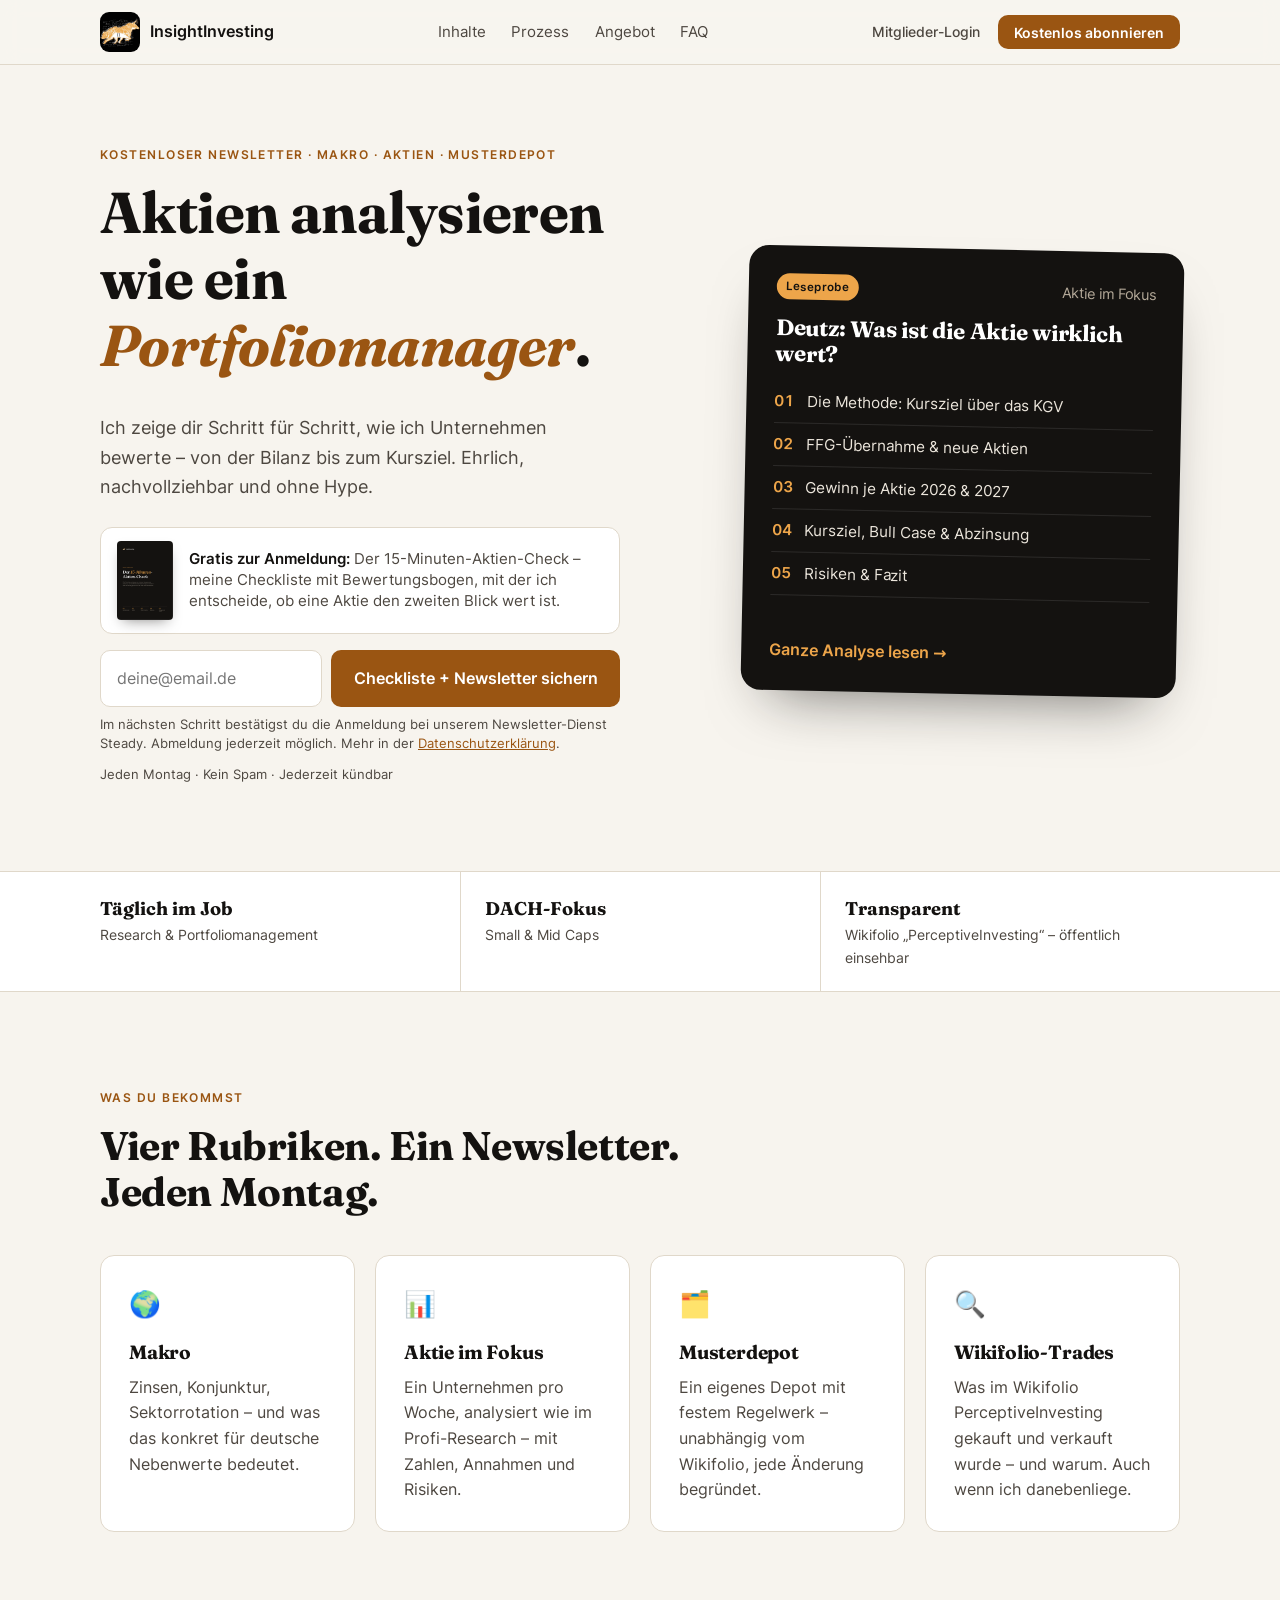
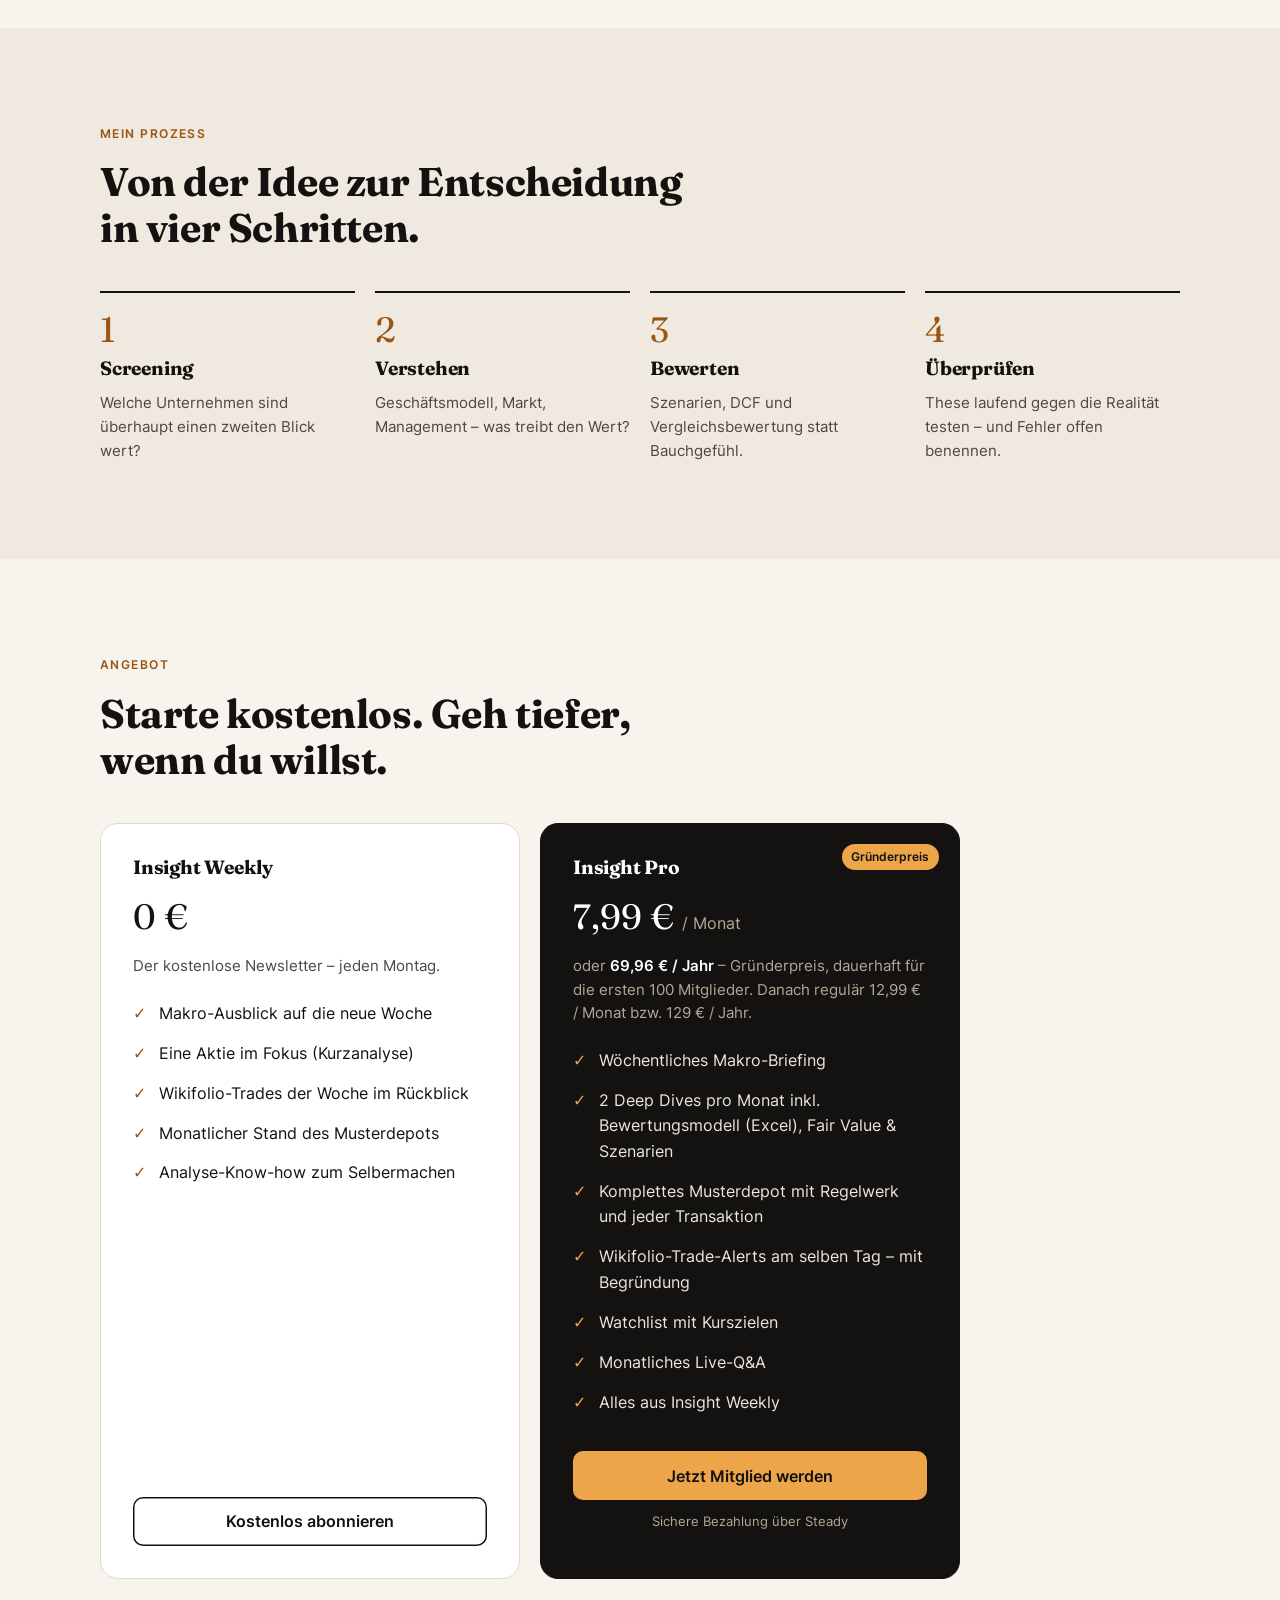
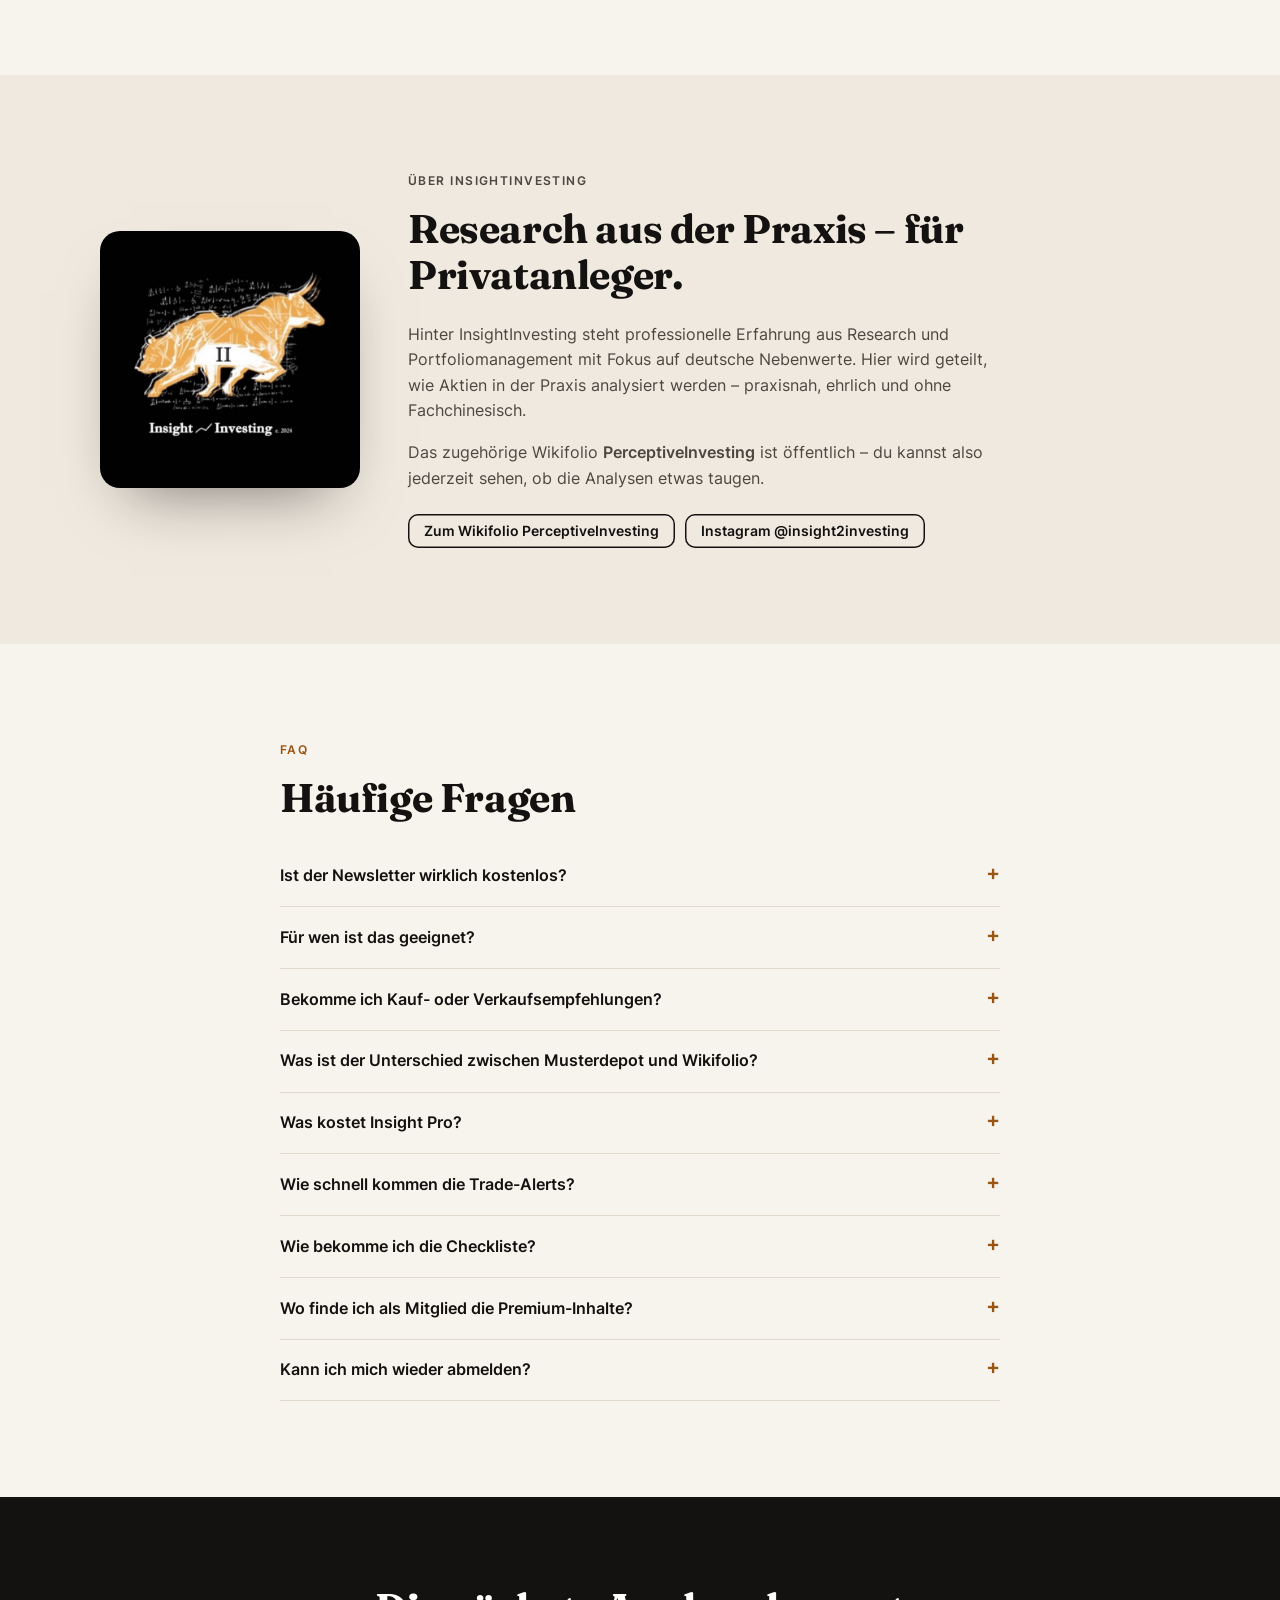
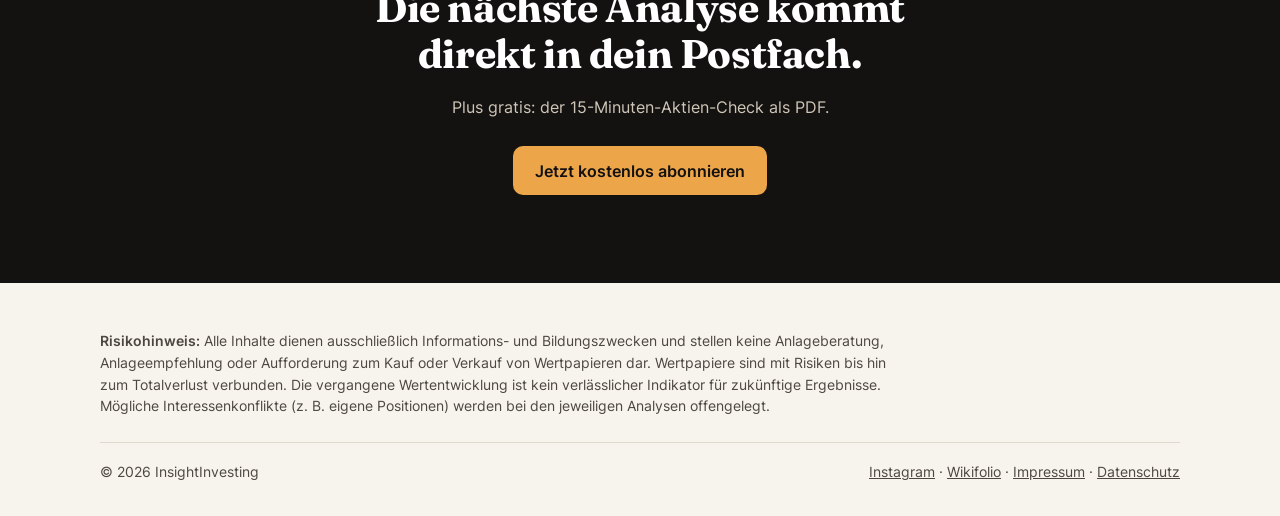
==== index.html @ 357120d1 "Landingpage" ====
<!doctype html>
<html lang="de">
<head>
<meta charset="utf-8">
<meta name="viewport" content="width=device-width, initial-scale=1">
<title>InsightInvesting – Aktienanalysen aus der Praxis</title>
<meta name="description" content="Kostenloser Newsletter mit nachvollziehbaren Aktienanalysen zu deutschen Small & Mid Caps – direkt aus der Praxis eines Portfoliomanagers.">
<meta property="og:title" content="InsightInvesting – Aktienanalysen aus der Praxis">
<meta property="og:description" content="Kostenloser Newsletter: Wie ein Profi Aktien analysiert – Schritt für Schritt.">
<meta property="og:type" content="website">
<meta property="og:image" content="https://www.perceptiveinvesting.com/img/og.jpg">
<meta property="og:url" content="https://www.perceptiveinvesting.com/">
<link rel="canonical" href="https://www.perceptiveinvesting.com/">
<link rel="icon" type="image/png" href="img/favicon.png">
<link rel="stylesheet" href="style.css">
</head>
<body>

<header class="nav">
  <div class="wrap nav-inner">
    <a href="#" class="logo"><img src="img/logo-mark.png" alt="" class="logo-mark" width="40" height="40"> InsightInvesting</a>
    <nav class="nav-links">
      <a href="#inhalte">Inhalte</a>
      <a href="#prozess">Prozess</a>
      <a href="#preise">Angebot</a>
      <a href="#faq">FAQ</a>
    </nav>
    <div class="nav-actions">
      <!-- Mitglieder-Login: führt zum Login der Steady-Publikation -->
      <a href="https://steady.page/de/log_in?publication=insight2investing" class="nav-login" target="_blank" rel="noopener">Mitglieder-Login</a>
      <a href="#anmelden" class="btn btn-small">Kostenlos abonnieren</a>
    </div>
  </div>
</header>

<main>
  <!-- HERO -->
  <section class="hero" id="anmelden">
    <div class="wrap hero-grid">
      <div>
        <p class="eyebrow">Kostenloser Newsletter · Makro · Aktien · Musterdepot</p>
        <h1>Aktien analysieren <span class="nowrap">wie ein</span> <em>Portfoliomanager</em>.</h1>
        <p class="lead">Ich zeige dir Schritt für Schritt, wie ich Unternehmen bewerte – von der Bilanz bis zum Kursziel. Ehrlich, nachvollziehbar und ohne Hype.</p>

        <!-- LEAD-MAGNET: PDF liegt unter downloads/ und wird über die Willkommensmail von Steady verschickt -->
        <div class="gift">
          <img src="img/checkliste-cover.png" alt="" width="64" height="90" class="gift-cover">
          <p><strong>Gratis zur Anmeldung:</strong> Der 15-Minuten-Aktien-Check – meine Checkliste mit Bewertungsbogen, mit der ich entscheide, ob eine Aktie den zweiten Blick wert ist.</p>
        </div>

        <!-- NEWSLETTER-FORMULAR: leitet mit vorausgefüllter E-Mail zur Steady-Anmeldung
             (Insight2Investing). Bestätigung + Double-Opt-in erfolgen bei Steady. -->
        <form class="signup" action="https://steady.page/de/insight2investing/newsletter/sign_up" method="get">
          <label class="sr-only" for="email">E-Mail-Adresse</label>
          <input id="email" type="email" name="email" placeholder="deine@email.de" required autocomplete="email">
          <button type="submit" class="btn">Checkliste + Newsletter sichern</button>
          <p class="consent">Im nächsten Schritt bestätigst du die Anmeldung bei unserem Newsletter-Dienst Steady. Abmeldung jederzeit möglich. Mehr in der <a href="datenschutz.html">Datenschutzerklärung</a>.</p>
        </form>
        <p class="micro">Jeden Montag · Kein Spam · Jederzeit kündbar</p>
      </div>

      <aside class="hero-card" aria-label="Leseprobe aus dem Newsletter">
        <div class="card-head">
          <span class="tag">Leseprobe</span>
          <span class="muted">Aktie im Fokus</span>
        </div>
        <h3>Deutz: Was ist die Aktie wirklich wert?</h3>
        <ul class="checklist">
          <li><span>01</span> Die Methode: Kursziel über das KGV</li>
          <li><span>02</span> FFG-Übernahme &amp; neue Aktien</li>
          <li><span>03</span> Gewinn je Aktie 2026 &amp; 2027</li>
          <li><span>04</span> Kursziel, Bull Case &amp; Abzinsung</li>
          <li><span>05</span> Risiken &amp; Fazit</li>
        </ul>
        <a href="leseprobe.html" class="card-link">Ganze Analyse lesen →</a>
      </aside>
    </div>
  </section>

  <!-- PROOF STRIP -->
  <section class="strip">
    <div class="wrap strip-inner">
      <div><strong>Täglich im Job</strong><span>Research &amp; Portfoliomanagement</span></div>
      <div><strong>DACH-Fokus</strong><span>Small &amp; Mid Caps</span></div>
      <div><strong>Transparent</strong><span>Wikifolio „PerceptiveInvesting“ – öffentlich einsehbar</span></div>
    </div>
  </section>

  <!-- WAS DU BEKOMMST -->
  <section class="section" id="inhalte">
    <div class="wrap">
      <p class="eyebrow">Was du bekommst</p>
      <h2>Vier Rubriken. Ein Newsletter. Jeden Montag.</h2>
      <div class="grid-4">
        <article class="feature">
          <div class="icon">🌍</div>
          <h3>Makro</h3>
          <p>Zinsen, Konjunktur, Sektorrotation – und was das konkret für deutsche Nebenwerte bedeutet.</p>
        </article>
        <article class="feature">
          <div class="icon">📊</div>
          <h3>Aktie im Fokus</h3>
          <p>Ein Unternehmen pro Woche, analysiert wie im Profi-Research – mit Zahlen, Annahmen und Risiken.</p>
        </article>
        <article class="feature">
          <div class="icon">🗂️</div>
          <h3>Musterdepot</h3>
          <p>Ein eigenes Depot mit festem Regelwerk – unabhängig vom Wikifolio, jede Änderung begründet.</p>
        </article>
        <article class="feature">
          <div class="icon">🔍</div>
          <h3>Wikifolio-Trades</h3>
          <p>Was im Wikifolio PerceptiveInvesting gekauft und verkauft wurde – und warum. Auch wenn ich danebenliege.</p>
        </article>
      </div>
    </div>
  </section>

  <!-- PROZESS -->
  <section class="section alt" id="prozess">
    <div class="wrap">
      <p class="eyebrow">Mein Prozess</p>
      <h2>Von der Idee zur Entscheidung in vier Schritten.</h2>
      <ol class="steps">
        <li><span class="num">1</span><h3>Screening</h3><p>Welche Unternehmen sind überhaupt einen zweiten Blick wert?</p></li>
        <li><span class="num">2</span><h3>Verstehen</h3><p>Geschäftsmodell, Markt, Management – was treibt den Wert?</p></li>
        <li><span class="num">3</span><h3>Bewerten</h3><p>Szenarien, DCF und Vergleichsbewertung statt Bauchgefühl.</p></li>
        <li><span class="num">4</span><h3>Überprüfen</h3><p>These laufend gegen die Realität testen – und Fehler offen benennen.</p></li>
      </ol>
    </div>
  </section>

  <!-- ANGEBOT / FUNNEL -->
  <section class="section" id="preise">
    <div class="wrap">
      <p class="eyebrow">Angebot</p>
      <h2>Starte kostenlos. Geh tiefer, wenn du willst.</h2>
      <div class="pricing">
        <div class="plan">
          <h3>Insight Weekly</h3>
          <p class="price">0 €</p>
          <p class="plan-sub">Der kostenlose Newsletter – jeden Montag.</p>
          <ul>
            <li>Makro-Ausblick auf die neue Woche</li>
            <li>Eine Aktie im Fokus (Kurzanalyse)</li>
            <li>Wikifolio-Trades der Woche im Rückblick</li>
            <li>Monatlicher Stand des Musterdepots</li>
            <li>Analyse-Know-how zum Selbermachen</li>
          </ul>
          <a href="#anmelden" class="btn btn-outline">Kostenlos abonnieren</a>
        </div>
        <div class="plan plan-featured">
          <span class="badge">Gründerpreis</span>
          <h3>Insight Pro</h3>
          <p class="price">7,99 € <span class="price-unit">/ Monat</span></p>
          <p class="plan-sub">oder <strong>69,96 € / Jahr</strong> – Gründerpreis, dauerhaft für die ersten 100 Mitglieder. Danach regulär 12,99 € / Monat bzw. 129 € / Jahr.</p>
          <ul>
            <li>Wöchentliches Makro-Briefing</li>
            <li>2 Deep Dives pro Monat inkl. Bewertungsmodell (Excel), Fair Value &amp; Szenarien</li>
            <li>Komplettes Musterdepot mit Regelwerk und jeder Transaktion</li>
            <li>Wikifolio-Trade-Alerts am selben Tag – mit Begründung</li>
            <li>Watchlist mit Kurszielen</li>
            <li>Monatliches Live-Q&amp;A</li>
            <li>Alles aus Insight Weekly</li>
          </ul>
          <a href="https://steady.page/de/plans/c7dfd9db-f340-4fb5-8647-b45d4585ee23" class="btn" target="_blank" rel="noopener">Jetzt Mitglied werden</a>
          <p class="micro">Sichere Bezahlung über Steady</p>
        </div>
      </div>
    </div>
  </section>

  <!-- ÜBER MICH -->
  <section class="section alt">
    <div class="wrap about">
      <img src="img/logo.jpg" alt="InsightInvesting Logo – Bulle und Bär" class="avatar" width="640" height="632">
      <div>
        <p class="eyebrow">Über InsightInvesting</p>
        <h2>Research aus der Praxis – für Privatanleger.</h2>
        <p>Hinter InsightInvesting steht professionelle Erfahrung aus Research und Portfoliomanagement mit Fokus auf deutsche Nebenwerte. Hier wird geteilt, wie Aktien in der Praxis analysiert werden – praxisnah, ehrlich und ohne Fachchinesisch.</p>
        <p>Das zugehörige Wikifolio <strong>PerceptiveInvesting</strong> ist öffentlich – du kannst also jederzeit sehen, ob die Analysen etwas taugen.</p>
        <div class="links">
          <!-- Wikifolio PerceptiveInvesting -->
          <a href="https://www.wikifolio.com/de/de/w/wfinsighti" target="_blank" rel="noopener" class="btn btn-outline btn-small">Zum Wikifolio PerceptiveInvesting</a>
          <a href="https://www.instagram.com/insight2investing/" target="_blank" rel="noopener" class="btn btn-outline btn-small">Instagram @insight2investing</a>
        </div>
      </div>
    </div>
  </section>

  <!-- FAQ -->
  <section class="section" id="faq">
    <div class="wrap narrow">
      <p class="eyebrow">FAQ</p>
      <h2>Häufige Fragen</h2>
      <details>
        <summary>Ist der Newsletter wirklich kostenlos?</summary>
        <p>Ja. Insight Weekly bleibt kostenlos. Wer tiefer einsteigen will, kann später optional Insight Pro buchen.</p>
      </details>
      <details>
        <summary>Für wen ist das geeignet?</summary>
        <p>Für alle, die verstehen wollen, wie Aktienbewertung in der Praxis funktioniert – Grundkenntnisse helfen, sind aber keine Voraussetzung.</p>
      </details>
      <details>
        <summary>Bekomme ich Kauf- oder Verkaufsempfehlungen?</summary>
        <p>Nein. Die Inhalte dienen der Information und Bildung und sind keine Anlageberatung. Jede Anlageentscheidung triffst du selbst.</p>
      </details>
      <details>
        <summary>Was ist der Unterschied zwischen Musterdepot und Wikifolio?</summary>
        <p>Das Wikifolio PerceptiveInvesting ist öffentlich auf wikifolio.com handelbar und wird aktiver gemanagt. Das Musterdepot ist davon unabhängig, folgt einem festen, langfristigen Regelwerk und dient vor allem dazu, Entscheidungen nachvollziehbar zu machen.</p>
      </details>
      <details>
        <summary>Was kostet Insight Pro?</summary>
        <p>Zum Start gilt der Gründerpreis von 7,99 € pro Monat oder 69,96 € pro Jahr – dauerhaft für die ersten 100 Mitglieder. Danach kostet Insight Pro regulär 12,99 € pro Monat bzw. 129 € pro Jahr. Monatlich kündbar.</p>
      </details>
      <details>
        <summary>Wie schnell kommen die Trade-Alerts?</summary>
        <p>Am selben Tag – immer erst nach Ausführung im Wikifolio, mit Zeitstempel und Begründung. So bleibt jeder Trade transparent und überprüfbar.</p>
      </details>
      <details>
        <summary>Wie bekomme ich die Checkliste?</summary>
        <p>Direkt nach der Bestätigung deiner Anmeldung – der Download-Link steht in der Willkommens-E-Mail.</p>
      </details>
      <details>
        <summary>Wo finde ich als Mitglied die Premium-Inhalte?</summary>
        <p>Alle Inhalte für Mitglieder liegen in deinem Bereich bei Steady. Oben rechts auf „Mitglieder-Login“ klicken und mit deiner E-Mail-Adresse anmelden.</p>
      </details>
      <details>
        <summary>Kann ich mich wieder abmelden?</summary>
        <p>Jederzeit mit einem Klick – der Abmeldelink steht in jeder E-Mail.</p>
      </details>
    </div>
  </section>

  <!-- FINAL CTA -->
  <section class="cta">
    <div class="wrap narrow center">
      <h2>Die nächste Analyse kommt direkt in dein Postfach.</h2>
      <p class="cta-sub">Plus gratis: der 15-Minuten-Aktien-Check als PDF.</p>
      <a href="#anmelden" class="btn btn-light">Jetzt kostenlos abonnieren</a>
    </div>
  </section>
</main>

<footer class="footer">
  <div class="wrap">
    <p class="disclaimer"><strong>Risikohinweis:</strong> Alle Inhalte dienen ausschließlich Informations- und Bildungszwecken und stellen keine Anlageberatung, Anlageempfehlung oder Aufforderung zum Kauf oder Verkauf von Wertpapieren dar. Wertpapiere sind mit Risiken bis hin zum Totalverlust verbunden. Die vergangene Wertentwicklung ist kein verlässlicher Indikator für zukünftige Ergebnisse. Mögliche Interessenkonflikte (z.&nbsp;B. eigene Positionen) werden bei den jeweiligen Analysen offengelegt.</p>
    <div class="footer-bottom">
      <span>© <span data-year></span> InsightInvesting</span>
      <span><a href="https://www.instagram.com/insight2investing/" target="_blank" rel="noopener">Instagram</a> · <a href="https://www.wikifolio.com/de/de/w/wfinsighti" target="_blank" rel="noopener">Wikifolio</a> · <a href="impressum.html">Impressum</a> · <a href="datenschutz.html">Datenschutz</a></span>
    </div>
  </div>
</footer>

<script>
  document.querySelector('[data-year]').textContent = new Date().getFullYear();
</script>
</body>
</html>
---- style.css ----
@font-face { font-family: "Inter"; font-style: normal; font-weight: 400; font-display: swap; src: url("fonts/inter-latin-400-normal.woff2") format("woff2"); }
@font-face { font-family: "Inter"; font-style: normal; font-weight: 500; font-display: swap; src: url("fonts/inter-latin-500-normal.woff2") format("woff2"); }
@font-face { font-family: "Inter"; font-style: normal; font-weight: 600; font-display: swap; src: url("fonts/inter-latin-600-normal.woff2") format("woff2"); }
@font-face { font-family: "Fraunces"; font-style: normal; font-weight: 100 900; font-display: swap; src: url("fonts/fraunces-latin-opsz-normal.woff2") format("woff2"); }
@font-face { font-family: "Fraunces"; font-style: italic; font-weight: 100 900; font-display: swap; src: url("fonts/fraunces-latin-opsz-italic.woff2") format("woff2"); }

:root {
  --ink: #141210;
  --ink-soft: #4d4740;
  --bg: #f7f4ee;
  --bg-alt: #efe9df;
  --card: #ffffff;
  --line: #e0d8ca;
  --accent: #9a5512;
  --accent-ink: #ffffff;
  --lime: #eda54a;
  --radius: 14px;
}

* { box-sizing: border-box; }
html { scroll-behavior: smooth; }
body {
  margin: 0;
  font-family: "Inter", system-ui, -apple-system, sans-serif;
  color: var(--ink);
  background: var(--bg);
  line-height: 1.6;
  -webkit-font-smoothing: antialiased;
}
img, svg { display: block; max-width: 100%; }
a { color: var(--accent); }
h1, h2, h3 { font-family: "Fraunces", Georgia, serif; line-height: 1.15; margin: 0 0 .6em; letter-spacing: -.01em; }
h1 { font-size: clamp(2.2rem, 5vw, 3.6rem); }
h1 em { font-style: italic; color: var(--accent); }
h2 { font-size: clamp(1.7rem, 3.4vw, 2.5rem); max-width: 22ch; }
h3 { font-size: 1.2rem; }
p { margin: 0 0 1em; }

.wrap { width: 100%; max-width: 1120px; margin: 0 auto; padding: 0 20px; }
.narrow { max-width: 760px; }
.center { text-align: center; }
.center h2 { margin-left: auto; margin-right: auto; }
.muted { color: var(--ink-soft); font-weight: 400; font-size: .9rem; }
.sr-only { position: absolute; width: 1px; height: 1px; overflow: hidden; clip: rect(0 0 0 0); }
.hp { position: absolute; left: -9999px; }

.eyebrow { text-transform: uppercase; letter-spacing: .12em; font-size: .75rem; font-weight: 600; color: var(--accent); margin-bottom: 1rem; }
.lead { font-size: 1.15rem; color: var(--ink-soft); max-width: 46ch; }
.micro { font-size: .8rem; color: var(--ink-soft); margin-top: .75rem; }

/* Buttons */
.btn {
  display: inline-block; border: 0; cursor: pointer; text-decoration: none;
  background: var(--accent); color: var(--accent-ink);
  font: 600 1rem "Inter", sans-serif; padding: .9rem 1.4rem; border-radius: 10px;
  transition: transform .15s, background .15s;
}
.btn:hover { background: #7f450c; transform: translateY(-1px); }
.btn-small { padding: .55rem 1rem; font-size: .9rem; }
.btn-outline { background: transparent; color: var(--ink); box-shadow: inset 0 0 0 1.5px var(--ink); }
.btn-outline:hover { background: var(--ink); color: #fff; }
.btn-light { background: var(--lime); color: var(--ink); }
.btn-light:hover { background: #f3b968; }

/* Nav */
.nav { position: sticky; top: 0; z-index: 10; background: rgba(247,245,239,.88); backdrop-filter: blur(10px); border-bottom: 1px solid var(--line); }
.nav-inner { display: flex; align-items: center; justify-content: space-between; height: 64px; gap: 1rem; }
.logo { display: flex; align-items: center; gap: .6rem; font-weight: 600; color: var(--ink); text-decoration: none; }
.logo-mark { width: 40px; height: 40px; border-radius: 9px; background: #010101; object-fit: cover; }
.nav-links { display: flex; gap: 1.6rem; }
.nav-links a { color: var(--ink-soft); text-decoration: none; font-size: .95rem; }
.nav-links a:hover { color: var(--ink); }

/* Hero */
.hero { padding: 80px 0 72px; }
.hero-grid { display: grid; grid-template-columns: 1.15fr .85fr; gap: 56px; align-items: center; }
.signup { display: grid; grid-template-columns: 1fr auto; gap: .6rem; margin-top: 2rem; max-width: 520px; }
.signup input[type=email] {
  font: inherit; padding: .9rem 1rem; border-radius: 10px; border: 1.5px solid var(--line); background: #fff; min-width: 0;
}
.signup input[type=email]:focus { outline: none; border-color: var(--accent); }
.consent { grid-column: 1 / -1; display: flex; gap: .55rem; align-items: flex-start; font-size: .8rem; color: var(--ink-soft); line-height: 1.45; }
.consent input { margin-top: .2rem; accent-color: var(--accent); }
.form-msg { grid-column: 1 / -1; background: #f8ead6; color: var(--accent); padding: .7rem 1rem; border-radius: 8px; margin: 0; font-weight: 500; }

.hero-card { background: var(--ink); color: #ece6dc; border-radius: 20px; padding: 28px; box-shadow: 0 30px 60px -30px rgba(20,18,16,.6); transform: rotate(1.2deg); }
.hero-card h3 { color: #fff; font-size: 1.4rem; }
.card-head { display: flex; justify-content: space-between; align-items: center; margin-bottom: 1rem; }
.card-head .muted { color: #b3a898; }
.tag { background: var(--lime); color: var(--ink); font-size: .72rem; font-weight: 600; padding: .25rem .6rem; border-radius: 99px; }
.checklist { list-style: none; padding: 0; margin: 0 0 1.2rem; }
.checklist li { display: flex; gap: .8rem; padding: .55rem 0; border-bottom: 1px solid rgba(255,255,255,.1); font-size: .95rem; }
.checklist span { color: var(--lime); font-variant-numeric: tabular-nums; font-weight: 600; }
.spark { color: var(--lime); height: 60px; }
.spark svg { width: 100%; height: 100%; }

/* Strip */
.strip { border-top: 1px solid var(--line); border-bottom: 1px solid var(--line); background: var(--card); }
.strip-inner { display: grid; grid-template-columns: repeat(3, 1fr); }
.strip-inner div { padding: 22px 0; display: flex; flex-direction: column; }
.strip-inner div + div { padding-left: 24px; border-left: 1px solid var(--line); }
.strip strong { font-family: "Fraunces", serif; font-size: 1.15rem; }
.strip span { color: var(--ink-soft); font-size: .9rem; }

/* Sections */
.section { padding: 96px 0; }
.section.alt { background: var(--bg-alt); }
.grid-3 { display: grid; grid-template-columns: repeat(3, 1fr); gap: 20px; margin-top: 2.5rem; }
.feature { background: var(--card); border: 1px solid var(--line); border-radius: var(--radius); padding: 28px; }
.feature p { color: var(--ink-soft); margin: 0; }
.icon { font-size: 1.6rem; margin-bottom: 1rem; }

.steps { list-style: none; padding: 0; margin: 2.5rem 0 0; display: grid; grid-template-columns: repeat(4, 1fr); gap: 20px; counter-reset: s; }
.steps li { border-top: 2px solid var(--ink); padding-top: 1.2rem; }
.steps p { color: var(--ink-soft); font-size: .95rem; margin: 0; }
.num { display: inline-block; font-family: "Fraunces", serif; font-size: 2.2rem; color: var(--accent); line-height: 1; margin-bottom: .6rem; }

/* Pricing */
.pricing { display: grid; grid-template-columns: 1fr 1fr; gap: 20px; margin-top: 2.5rem; max-width: 860px; }
.plan { position: relative; background: var(--card); border: 1px solid var(--line); border-radius: 18px; padding: 32px; display: flex; flex-direction: column; }
.plan ul { list-style: none; padding: 0; margin: 0 0 1.8rem; flex: 1; }
.plan li { padding: .45rem 0 .45rem 1.6rem; position: relative; }
.plan li::before { content: "✓"; position: absolute; left: 0; color: var(--accent); font-weight: 700; }
.price { font-family: "Fraunces", serif; font-size: 2.2rem; margin-bottom: 1.2rem; }
.plan .btn { text-align: center; }
.plan-featured { background: var(--ink); color: #ece6dc; border-color: var(--ink); }
.plan-featured h3, .plan-featured .price { color: #fff; }
.plan-featured li::before { color: var(--lime); }
.plan-featured .btn { background: var(--lime); color: var(--ink); }
.plan-featured .micro { color: #b3a898; text-align: center; }
.badge { position: absolute; top: 20px; right: 20px; background: var(--lime); color: var(--ink); font-size: .72rem; font-weight: 600; padding: .25rem .6rem; border-radius: 99px; }

/* About */
.about { display: grid; grid-template-columns: 260px 1fr; gap: 48px; align-items: center; }
.avatar { width: 260px; height: auto; aspect-ratio: 640 / 632; border-radius: 20px; background: #010101; box-shadow: 0 30px 60px -30px rgba(20,18,16,.55); }
.about p { color: var(--ink-soft); max-width: 60ch; }
.links { display: flex; gap: .6rem; flex-wrap: wrap; margin-top: 1.4rem; }

/* FAQ */
details { border-bottom: 1px solid var(--line); padding: 1.1rem 0; }
summary { cursor: pointer; font-weight: 600; list-style: none; display: flex; justify-content: space-between; gap: 1rem; }
summary::-webkit-details-marker { display: none; }
summary::after { content: "+"; font-size: 1.3rem; line-height: 1; color: var(--accent); }
details[open] summary::after { content: "–"; }
details p { color: var(--ink-soft); margin: .8rem 0 0; }

/* CTA */
.cta { background: var(--ink); color: #fff; padding: 88px 0; }
.cta h2 { color: #fff; }

/* Footer */
.footer { padding: 48px 0 32px; font-size: .85rem; color: var(--ink-soft); }
.disclaimer { max-width: 90ch; }
.footer-bottom { display: flex; justify-content: space-between; flex-wrap: wrap; gap: 1rem; border-top: 1px solid var(--line); padding-top: 1.2rem; margin-top: 1.5rem; }
.footer a { color: var(--ink-soft); }

/* Legal pages */
.legal { padding: 64px 0 96px; }
.legal h1 { font-size: 2.4rem; }
.legal h2 { font-size: 1.3rem; margin-top: 2rem; max-width: none; }
.legal .todo { background: #fff6d6; border: 1px dashed #d8b94a; padding: .8rem 1rem; border-radius: 8px; font-size: .9rem; }

/* Responsive */
@media (max-width: 900px) {
  .hero-grid, .pricing, .about { grid-template-columns: 1fr; }
  .grid-3 { grid-template-columns: 1fr; }
  .steps { grid-template-columns: 1fr 1fr; }
  .hero-card { transform: none; }
  .avatar { width: 180px; }
  .nav-links { display: none; }
}
@media (max-width: 560px) {
  .hero { padding: 48px 0; }
  .section { padding: 64px 0; }
  .signup { grid-template-columns: 1fr; }
  .steps { grid-template-columns: 1fr; }
  .strip-inner { grid-template-columns: 1fr; }
  .strip-inner div + div { padding-left: 0; border-left: 0; border-top: 1px solid var(--line); }
  .nav .btn-small { display: none; }
}
.nowrap { white-space: nowrap; }
.grid-4 { display: grid; grid-template-columns: repeat(4, 1fr); gap: 20px; margin-top: 2.5rem; }
.plan-sub { color: var(--ink-soft); font-size: .92rem; margin-top: -.6rem; }
.plan-featured .plan-sub { color: #b3a898; }
@media (max-width: 1000px) { .grid-4 { grid-template-columns: 1fr 1fr; } }
@media (max-width: 560px) { .grid-4 { grid-template-columns: 1fr; } }
.price-unit { font-family: "Inter", sans-serif; font-size: 1rem; font-weight: 400; color: #b3a898; }
.plan-featured .plan-sub strong { color: #fff; }
p.consent { display: block; margin: 0; }

/* Mitglieder-Login */
.nav-actions { display: flex; align-items: center; gap: 1.1rem; }
.nav-login { color: var(--ink-soft); text-decoration: none; font-size: .9rem; font-weight: 500; }
.nav-login:hover { color: var(--ink); }

/* Lead-Magnet */
.gift { display: flex; align-items: center; gap: 1rem; margin-top: 1.6rem; max-width: 520px; background: var(--card); border: 1px solid var(--line); border-radius: 12px; padding: .8rem 1rem; }
.gift p { margin: 0; font-size: .92rem; color: var(--ink-soft); line-height: 1.45; }
.gift strong { color: var(--ink); }
.gift-cover { width: 56px; height: auto; border-radius: 4px; box-shadow: 0 6px 14px -6px rgba(20,18,16,.5); flex-shrink: 0; }
.gift + .signup { margin-top: 1rem; }
.cta-sub { color: #cfc6b8; margin: -.4rem 0 1.6rem; }

/* Leseprobe-Link in der Hero-Karte */
.card-link { display: inline-block; margin-top: 1.4rem; color: var(--lime); font-weight: 600; text-decoration: none; }
.card-link:hover { text-decoration: underline; }
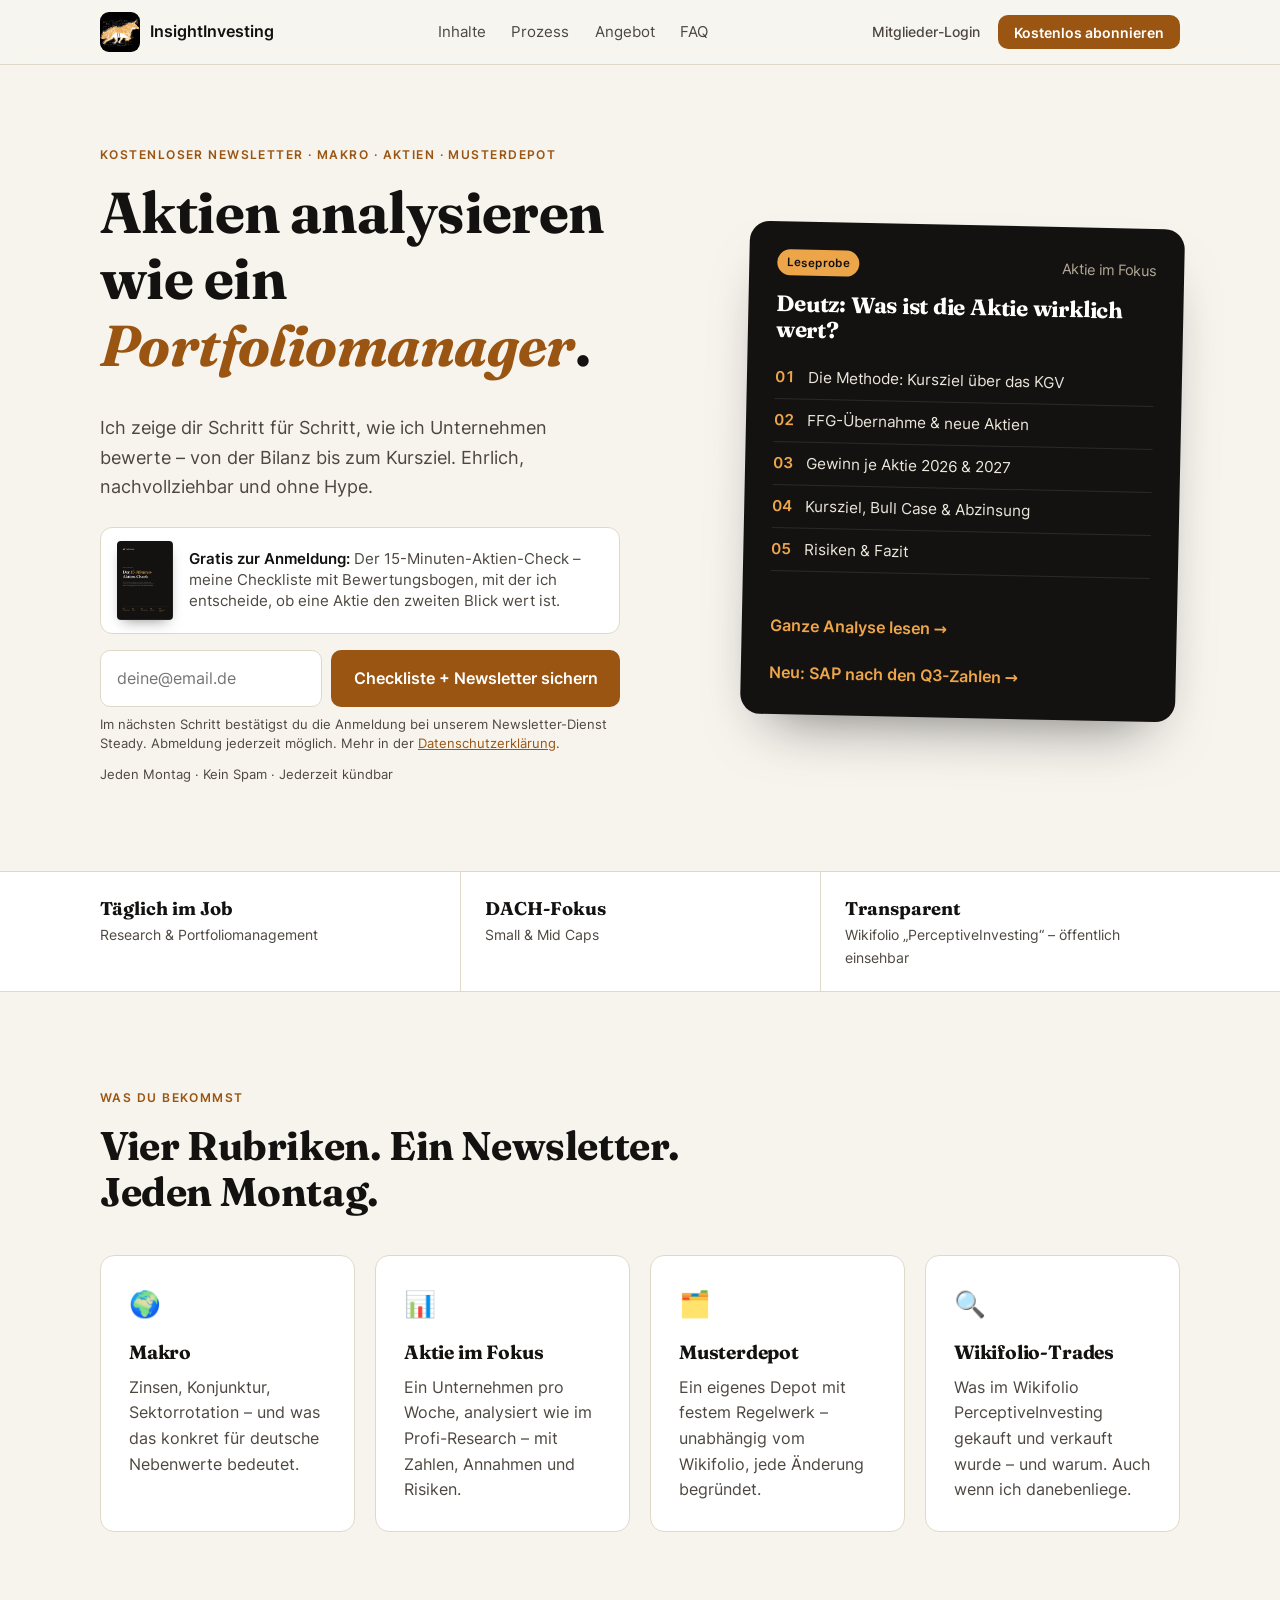
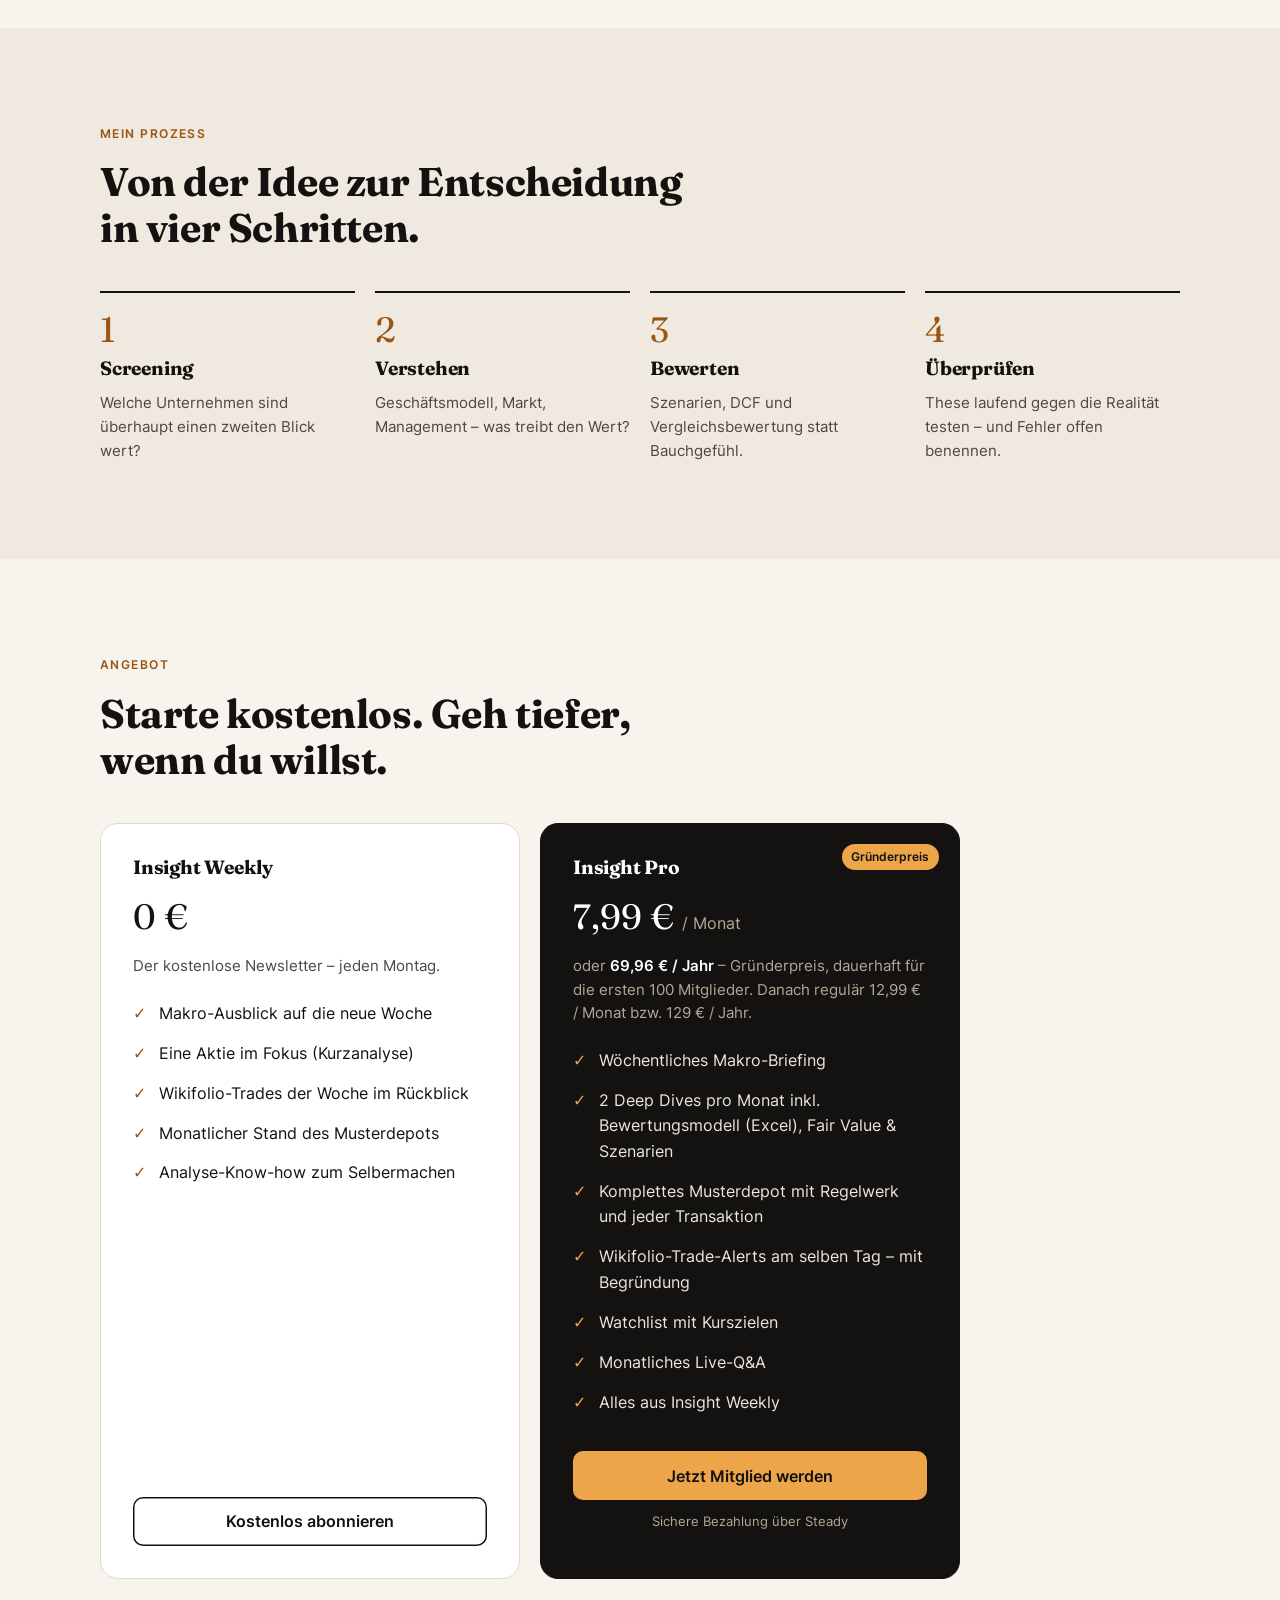
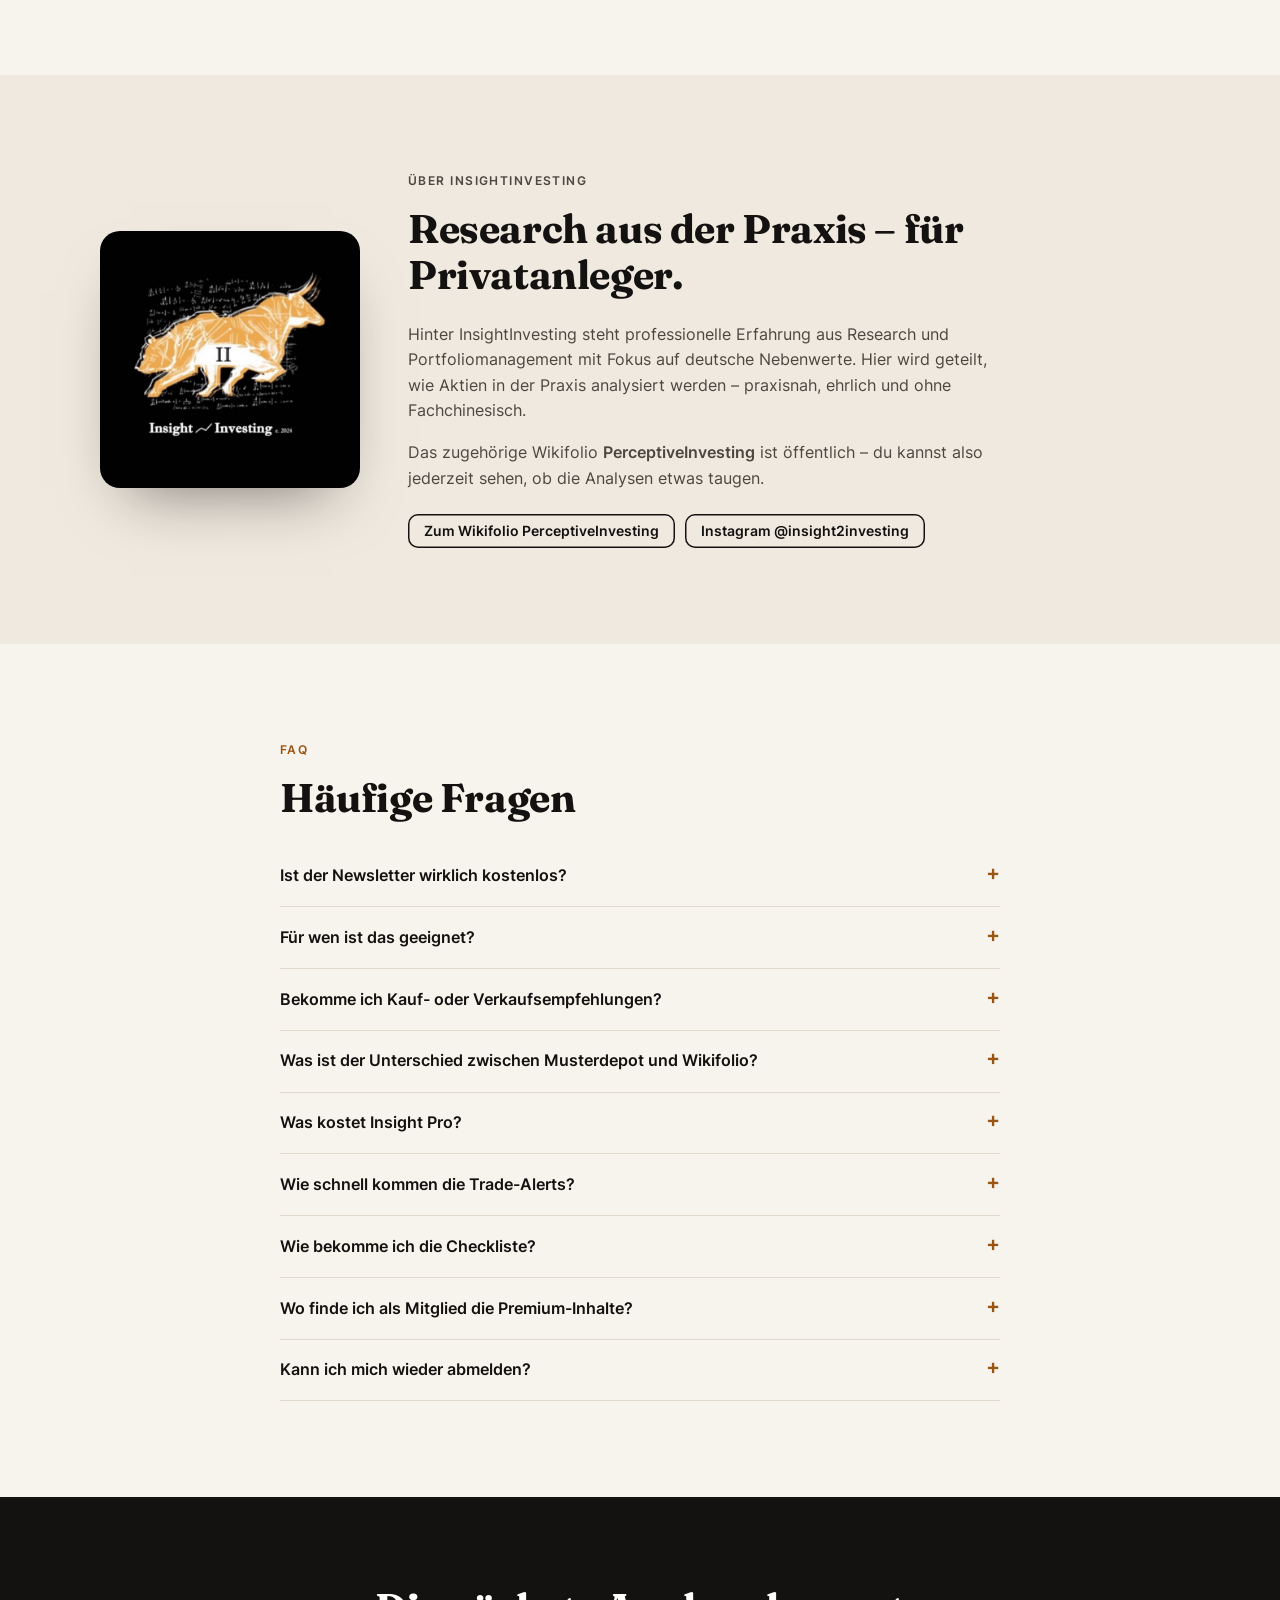
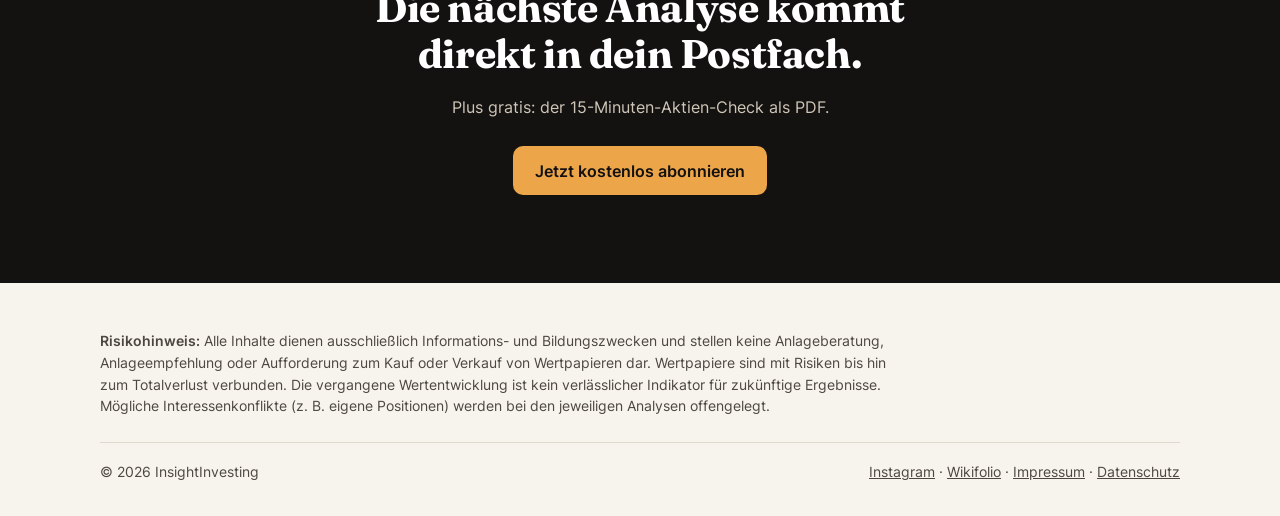
==== commit 9137f254: "Landing" ====
--- a/index.html
+++ b/index.html
@@ -73,6 +73,7 @@
           <li><span>05</span> Risiken &amp; Fazit</li>
         </ul>
         <a href="leseprobe.html" class="card-link">Ganze Analyse lesen →</a>
+        <a href="sap-q3-2026.html" class="card-link">Neu: SAP nach den Q3-Zahlen →</a>
       </aside>
     </div>
   </section>
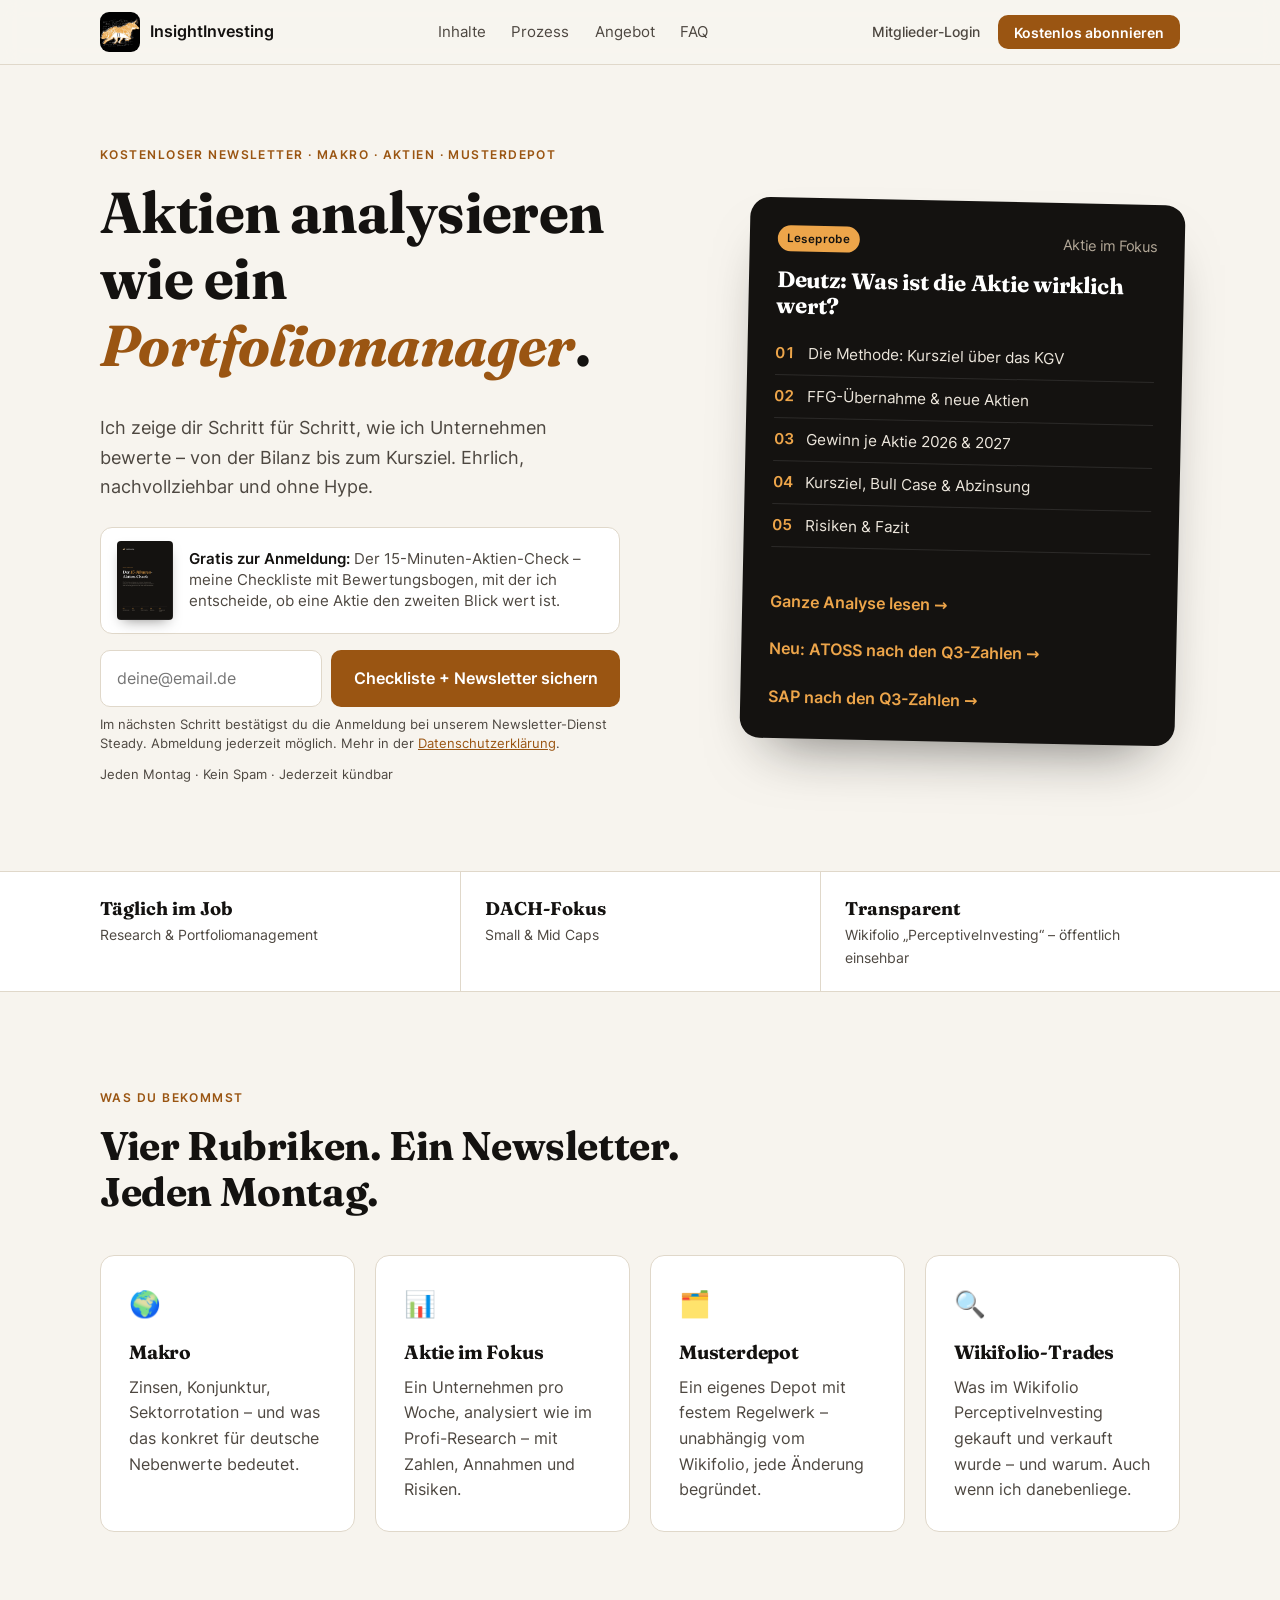
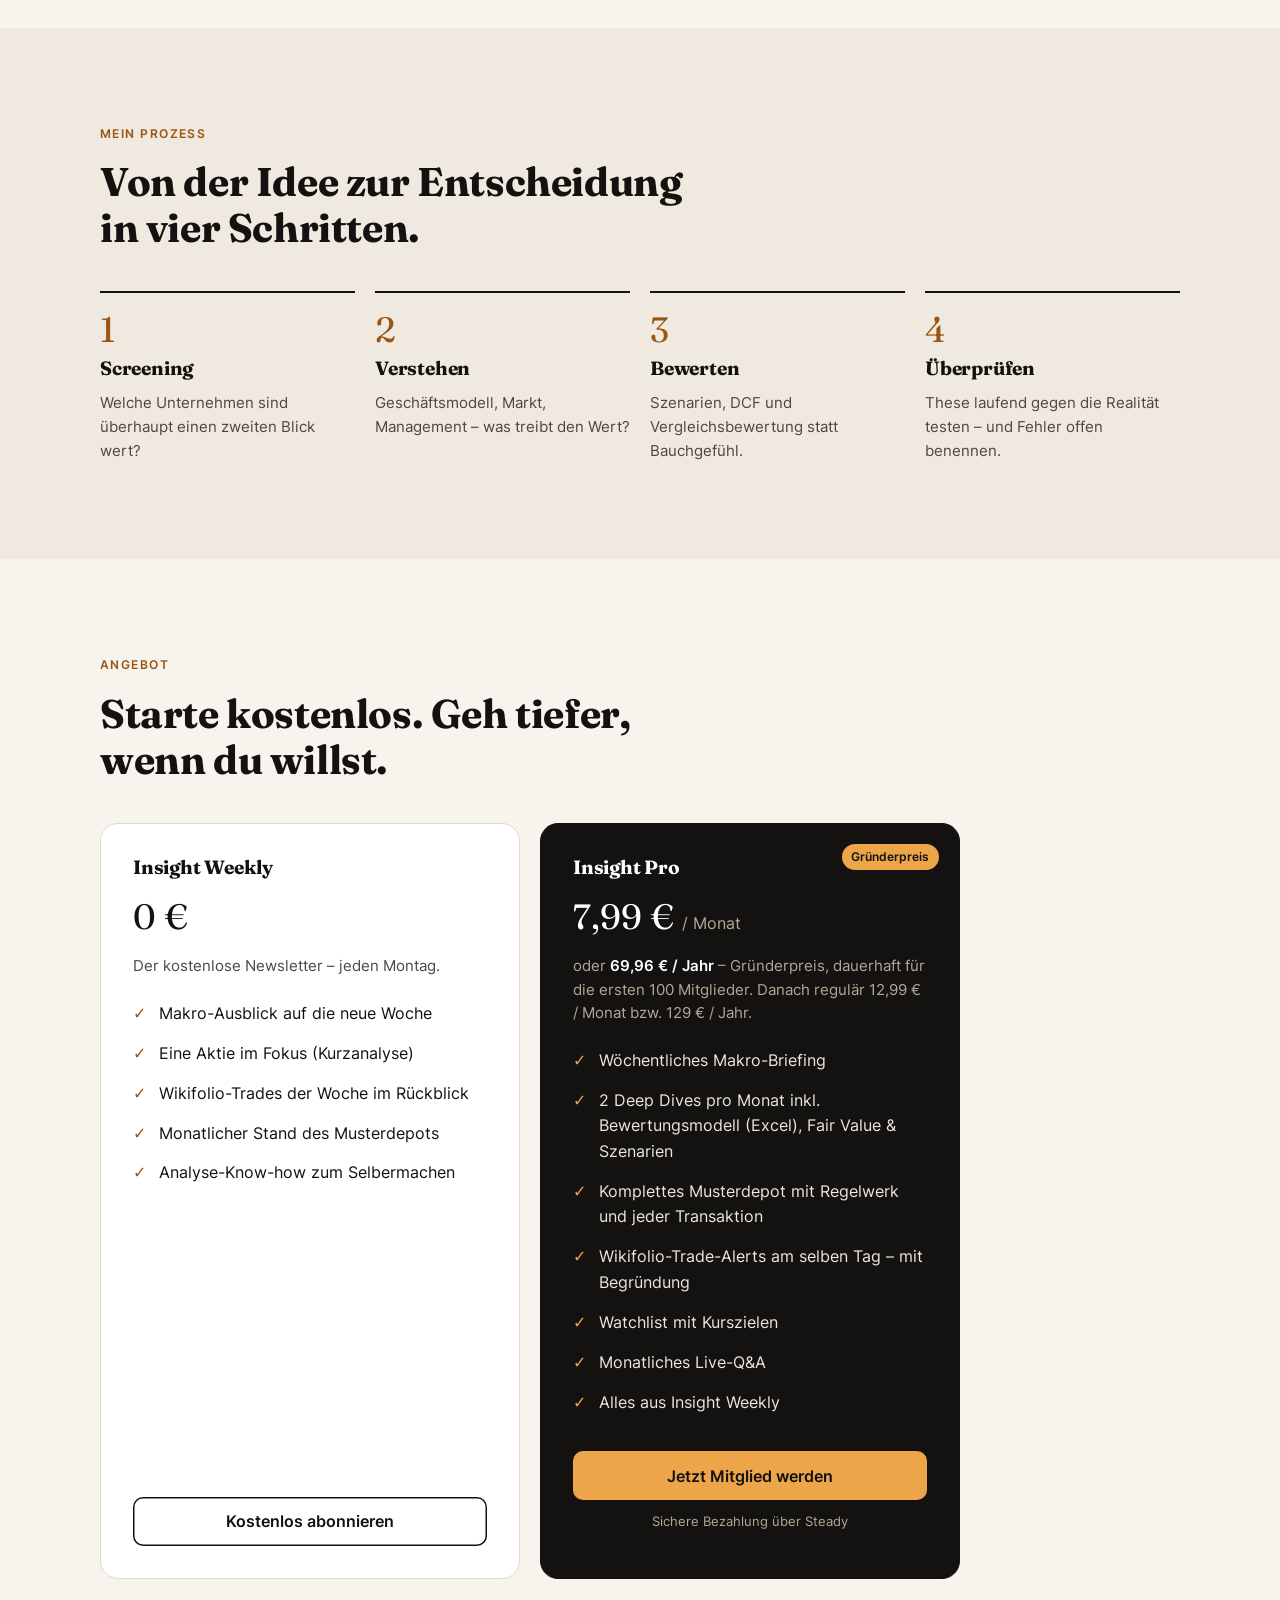
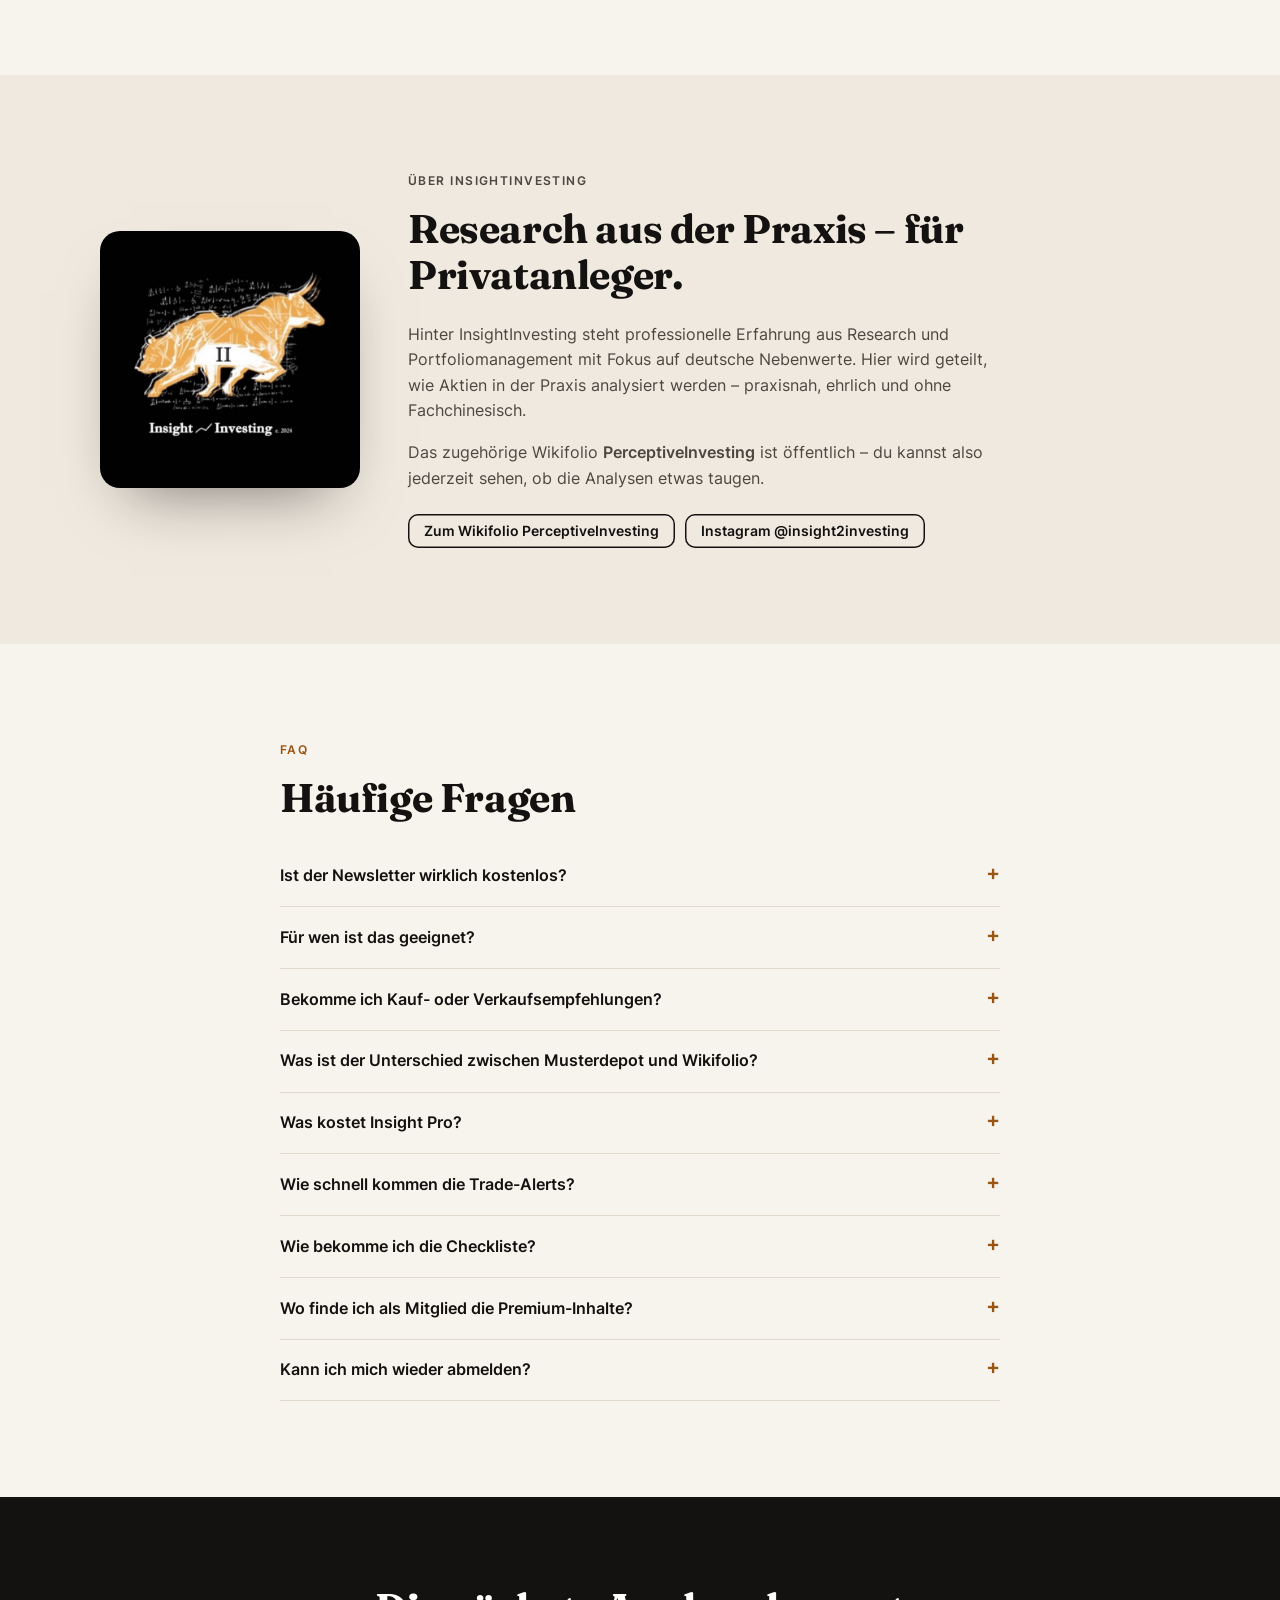
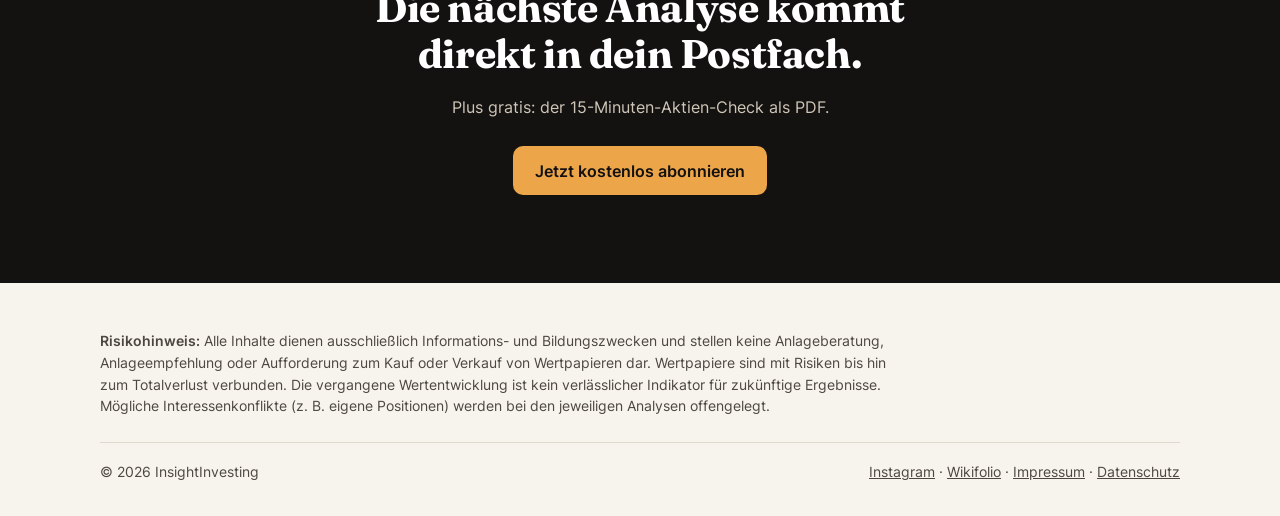
==== commit a4fa3b0d: "Landingpage" ====
--- a/index.html
+++ b/index.html
@@ -73,7 +73,8 @@
           <li><span>05</span> Risiken &amp; Fazit</li>
         </ul>
         <a href="leseprobe.html" class="card-link">Ganze Analyse lesen →</a>
-        <a href="sap-q3-2026.html" class="card-link">Neu: SAP nach den Q3-Zahlen →</a>
+        <a href="atoss-q3-2026.html" class="card-link">Neu: ATOSS nach den Q3-Zahlen →</a>
+        <a href="sap-q3-2026.html" class="card-link">SAP nach den Q3-Zahlen →</a>
       </aside>
     </div>
   </section>
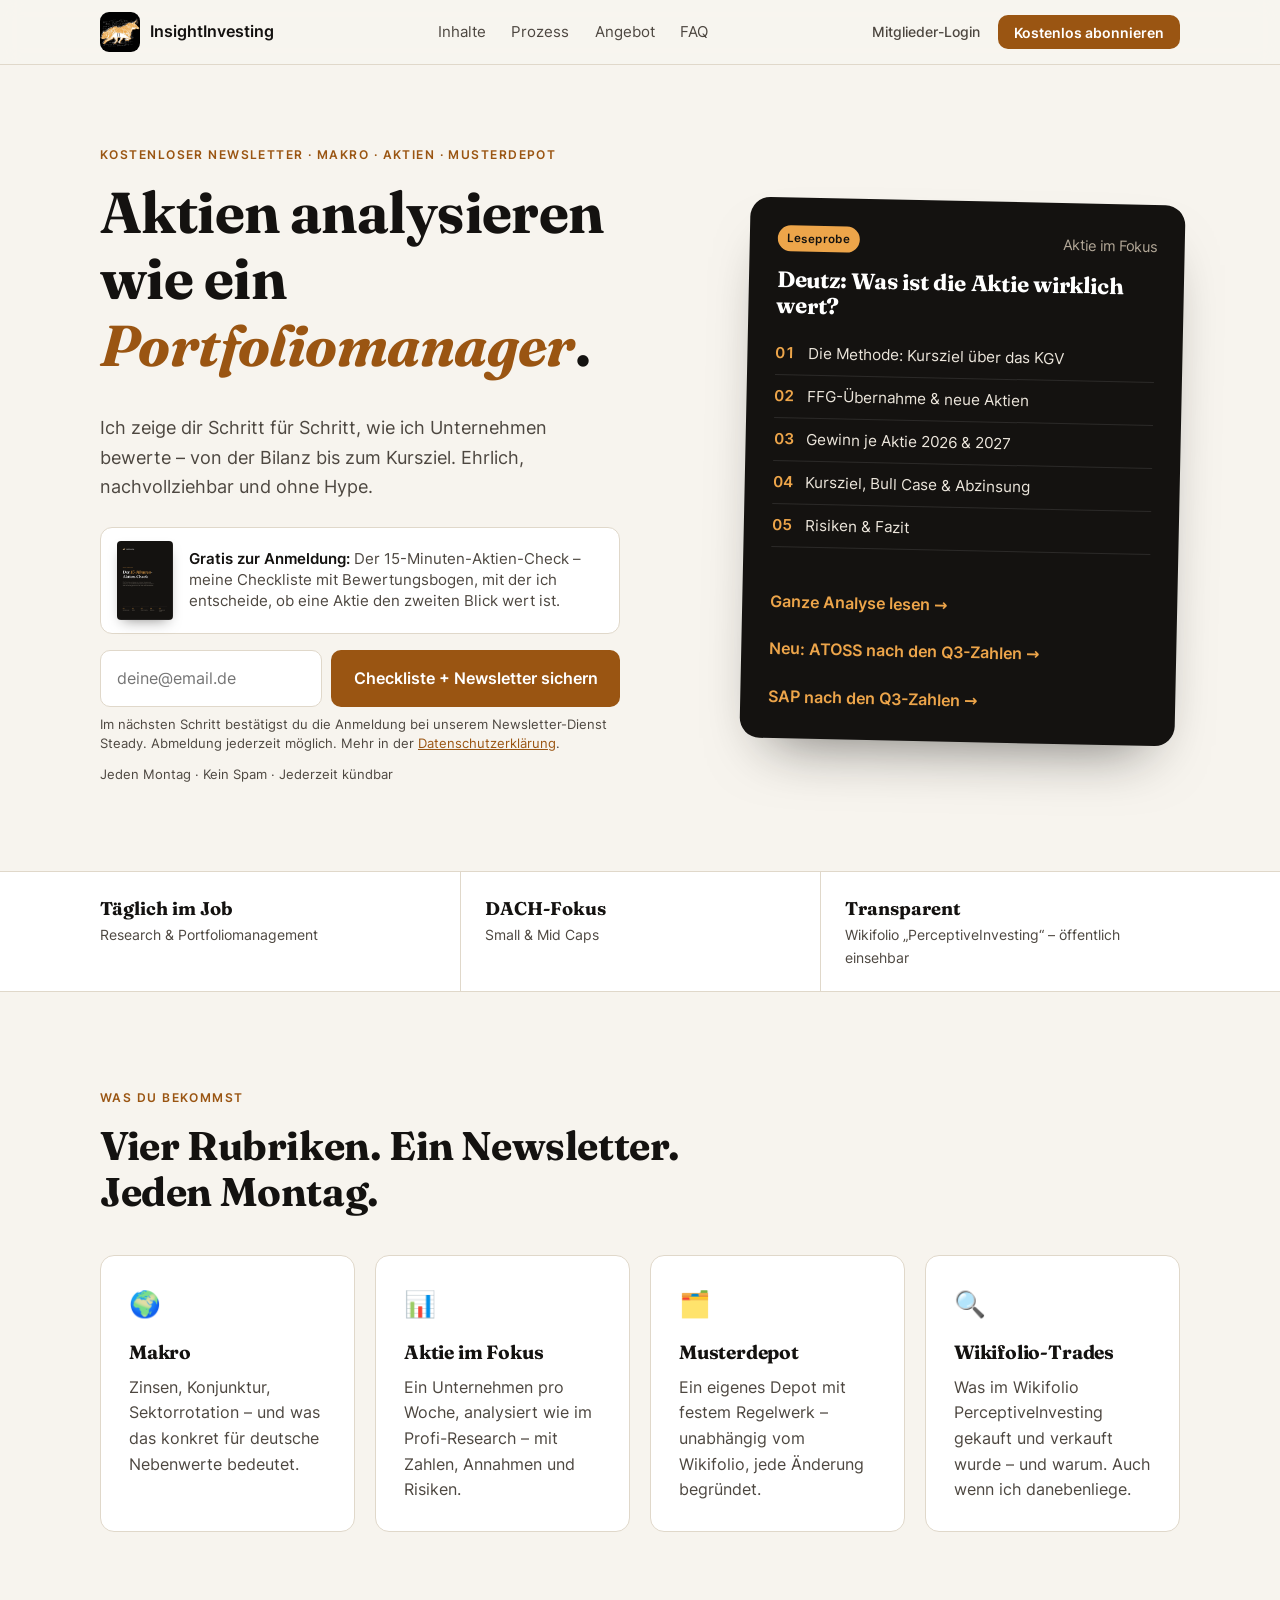
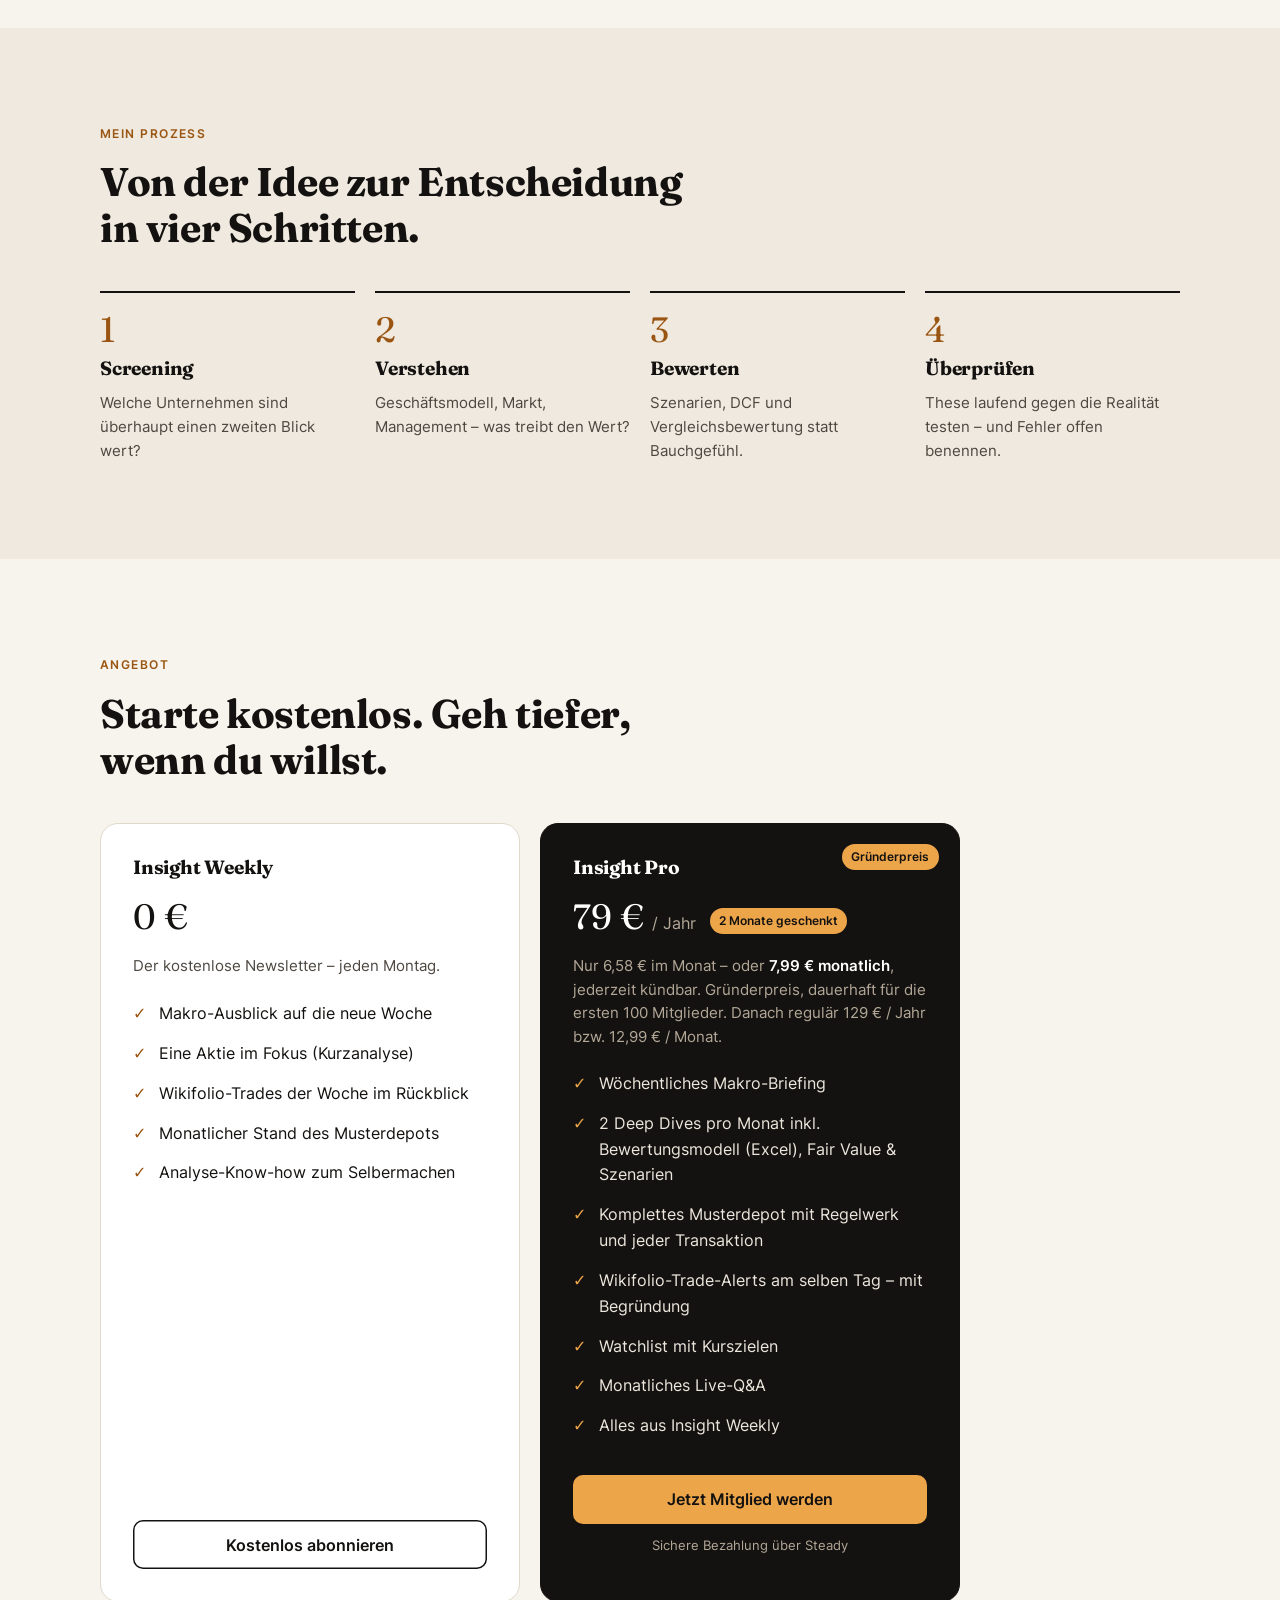
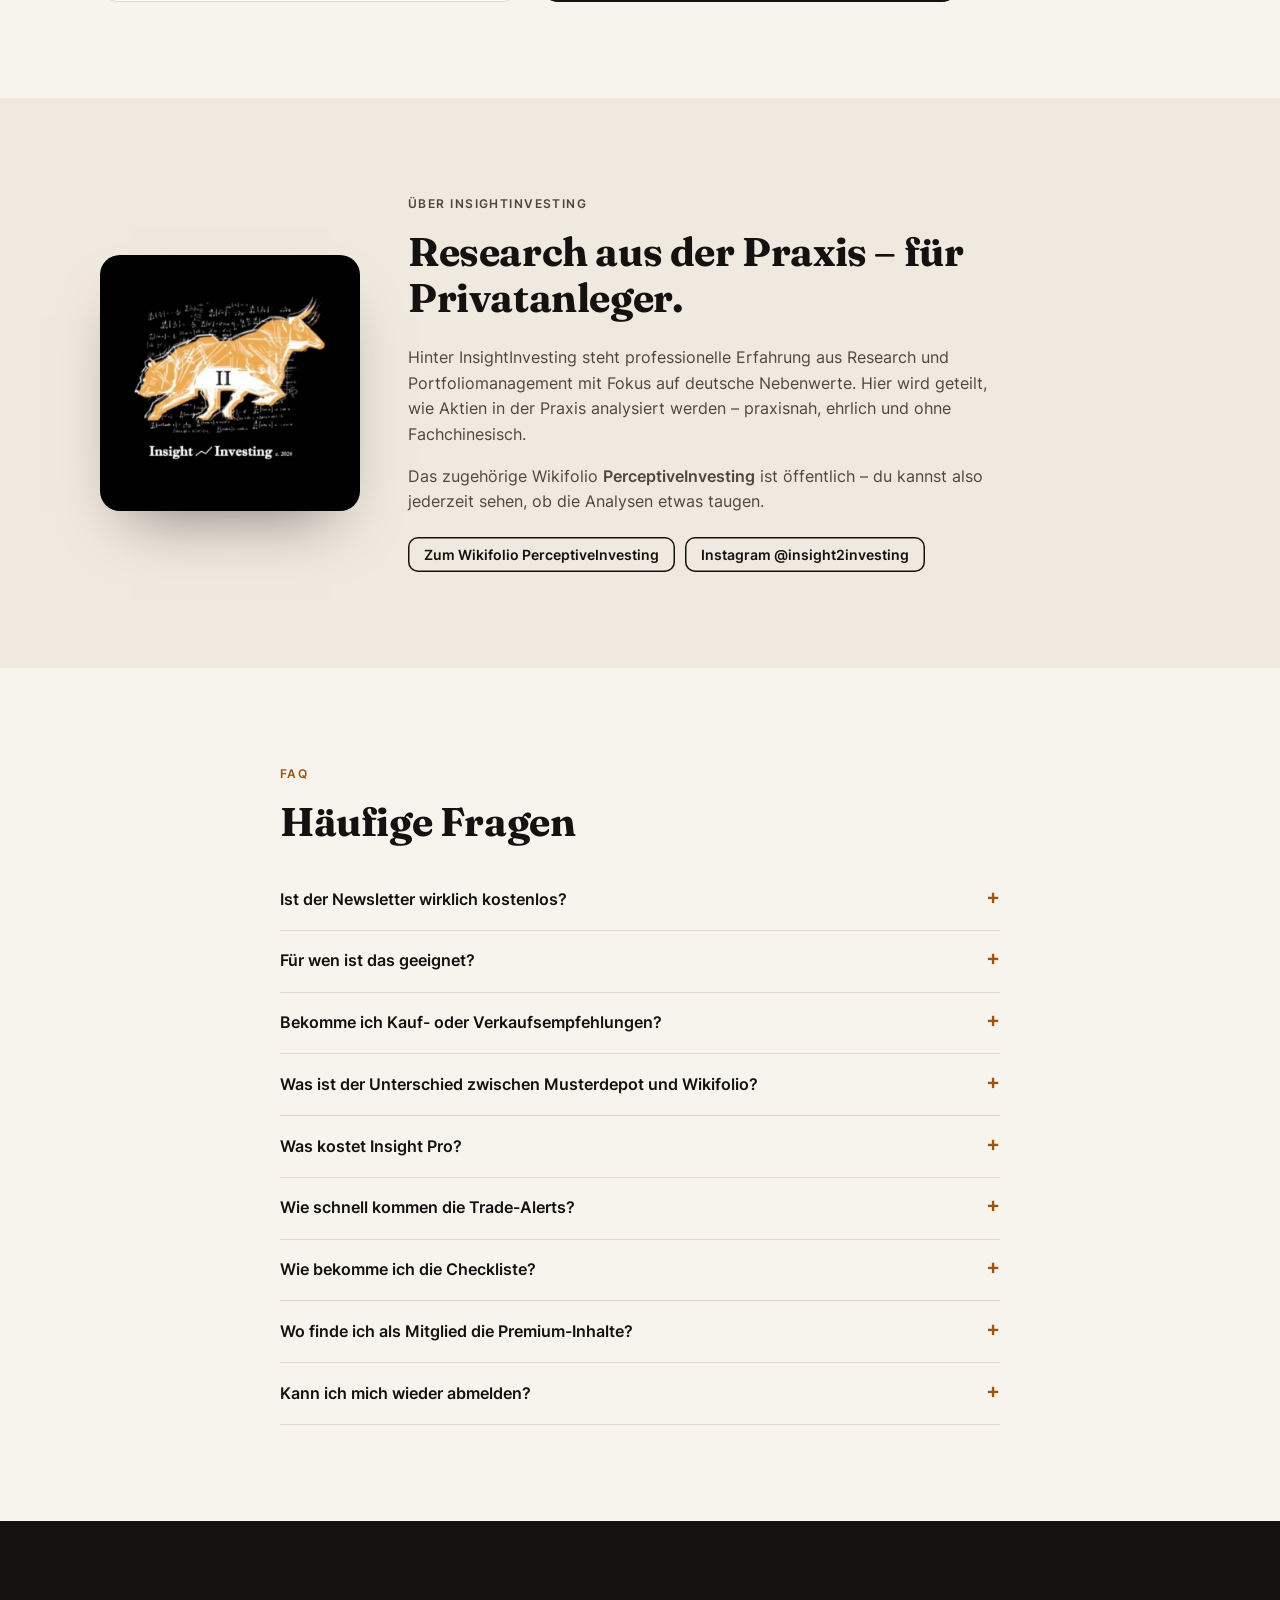
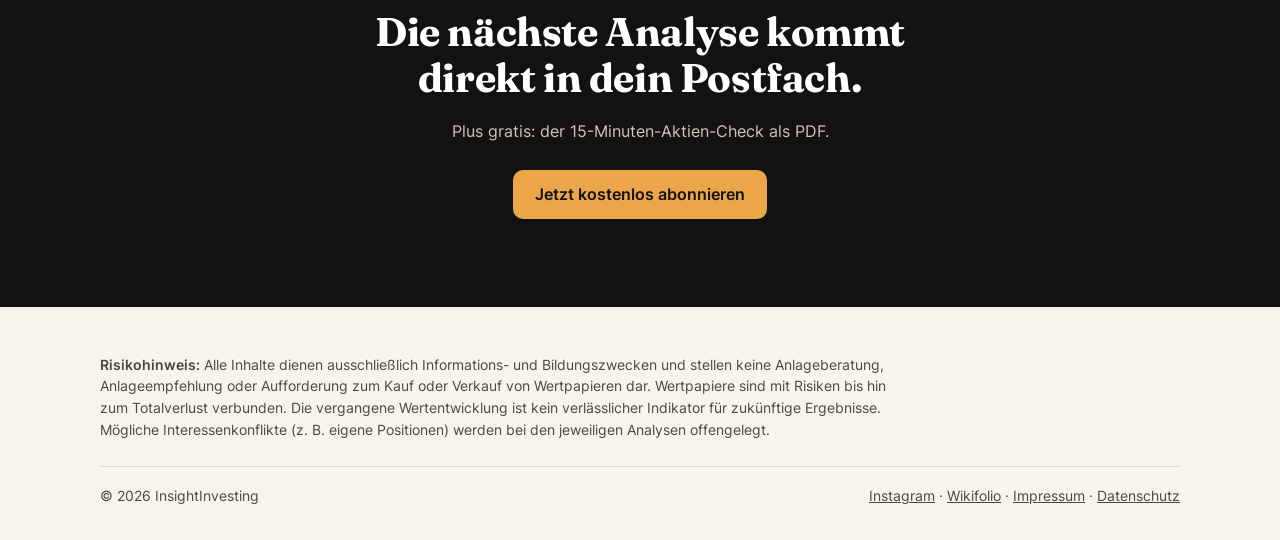
==== commit d1c1fab3: "Landing" ====
--- a/index.html
+++ b/index.html
@@ -18,7 +18,7 @@
 
 <header class="nav">
   <div class="wrap nav-inner">
-    <a href="#" class="logo"><img src="img/logo-mark.png" alt="" class="logo-mark" width="40" height="40"> InsightInvesting</a>
+    <a href="#" class="logo"><img src="img/logo-mark.png" alt="InsightInvesting Logo" class="logo-mark" width="40" height="40"> InsightInvesting</a>
     <nav class="nav-links">
       <a href="#inhalte">Inhalte</a>
       <a href="#prozess">Prozess</a>
@@ -44,7 +44,7 @@
 
         <!-- LEAD-MAGNET: PDF liegt unter downloads/ und wird über die Willkommensmail von Steady verschickt -->
         <div class="gift">
-          <img src="img/checkliste-cover.png" alt="" width="64" height="90" class="gift-cover">
+          <img src="img/checkliste-cover.png" alt="Cover: 15-Minuten-Aktien-Check" width="64" height="90" class="gift-cover">
           <p><strong>Gratis zur Anmeldung:</strong> Der 15-Minuten-Aktien-Check – meine Checkliste mit Bewertungsbogen, mit der ich entscheide, ob eine Aktie den zweiten Blick wert ist.</p>
         </div>
 
@@ -154,8 +154,8 @@
         <div class="plan plan-featured">
           <span class="badge">Gründerpreis</span>
           <h3>Insight Pro</h3>
-          <p class="price">7,99 € <span class="price-unit">/ Monat</span></p>
-          <p class="plan-sub">oder <strong>69,96 € / Jahr</strong> – Gründerpreis, dauerhaft für die ersten 100 Mitglieder. Danach regulär 12,99 € / Monat bzw. 129 € / Jahr.</p>
+          <p class="price">79 € <span class="price-unit">/ Jahr</span> <span class="price-save">2 Monate geschenkt</span></p>
+          <p class="plan-sub">Nur 6,58 € im Monat – oder <strong>7,99 € monatlich</strong>, jederzeit kündbar. Gründerpreis, dauerhaft für die ersten 100 Mitglieder. Danach regulär 129 € / Jahr bzw. 12,99 € / Monat.</p>
           <ul>
             <li>Wöchentliches Makro-Briefing</li>
             <li>2 Deep Dives pro Monat inkl. Bewertungsmodell (Excel), Fair Value &amp; Szenarien</li>
@@ -213,7 +213,7 @@
       </details>
       <details>
         <summary>Was kostet Insight Pro?</summary>
-        <p>Zum Start gilt der Gründerpreis von 7,99 € pro Monat oder 69,96 € pro Jahr – dauerhaft für die ersten 100 Mitglieder. Danach kostet Insight Pro regulär 12,99 € pro Monat bzw. 129 € pro Jahr. Monatlich kündbar.</p>
+        <p>Zum Start gilt der Gründerpreis von 79 € pro Jahr (2 Monate geschenkt) oder 7,99 € pro Monat – dauerhaft für die ersten 100 Mitglieder. Danach kostet Insight Pro regulär 129 € pro Jahr bzw. 12,99 € pro Monat. Das Monatsabo ist monatlich kündbar.</p>
       </details>
       <details>
         <summary>Wie schnell kommen die Trade-Alerts?</summary>
--- a/style.css
+++ b/style.css
@@ -204,3 +204,9 @@
 /* Leseprobe-Link in der Hero-Karte */
 .card-link { display: inline-block; margin-top: 1.4rem; color: var(--lime); font-weight: 600; text-decoration: none; }
 .card-link:hover { text-decoration: underline; }
+
+/* Anmeldeformular im Abschluss-Kasten der Analysen */
+.end-cta .signup { margin-top: 1.2rem; }
+.end-cta .consent a { color: #fff; }
+
+.price-save { display: inline-block; vertical-align: middle; margin-left: .4rem; font-family: "Inter", sans-serif; font-size: .75rem; font-weight: 600; background: var(--lime); color: var(--ink); padding: .2rem .55rem; border-radius: 99px; }
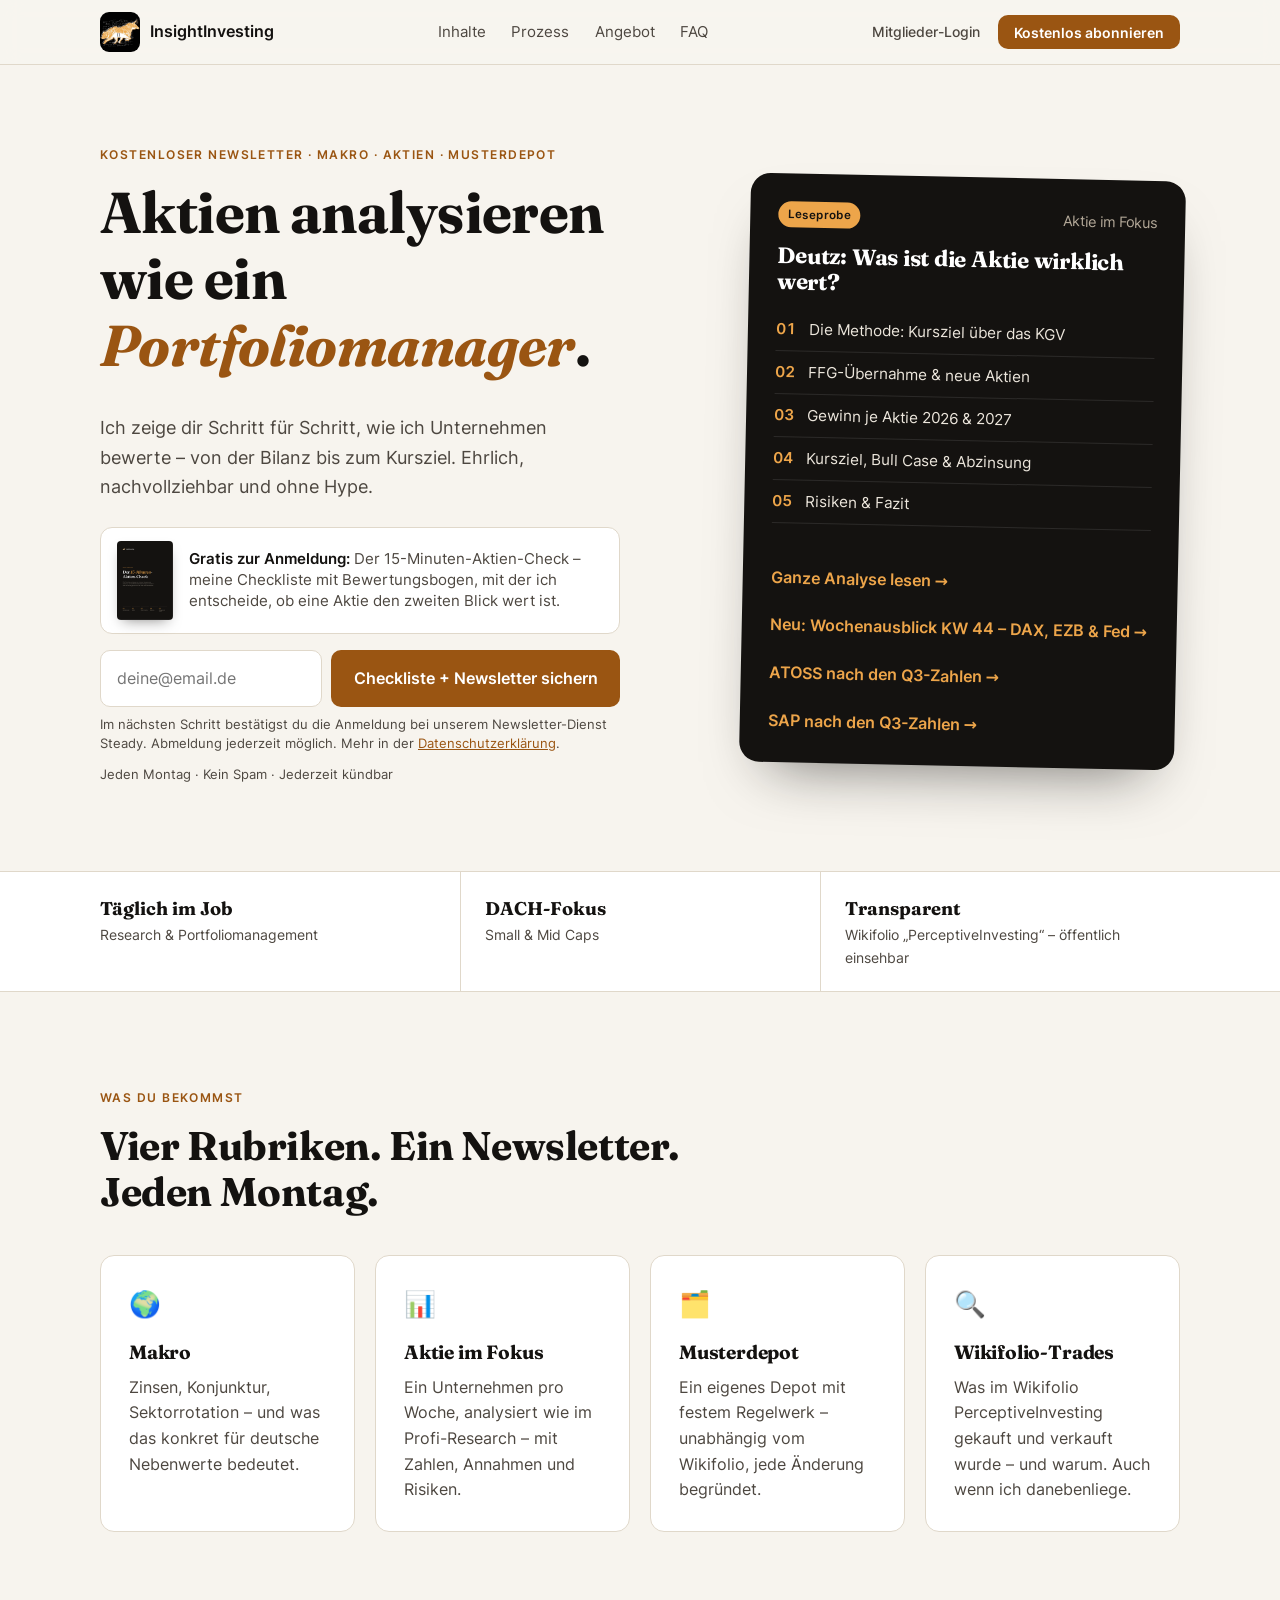
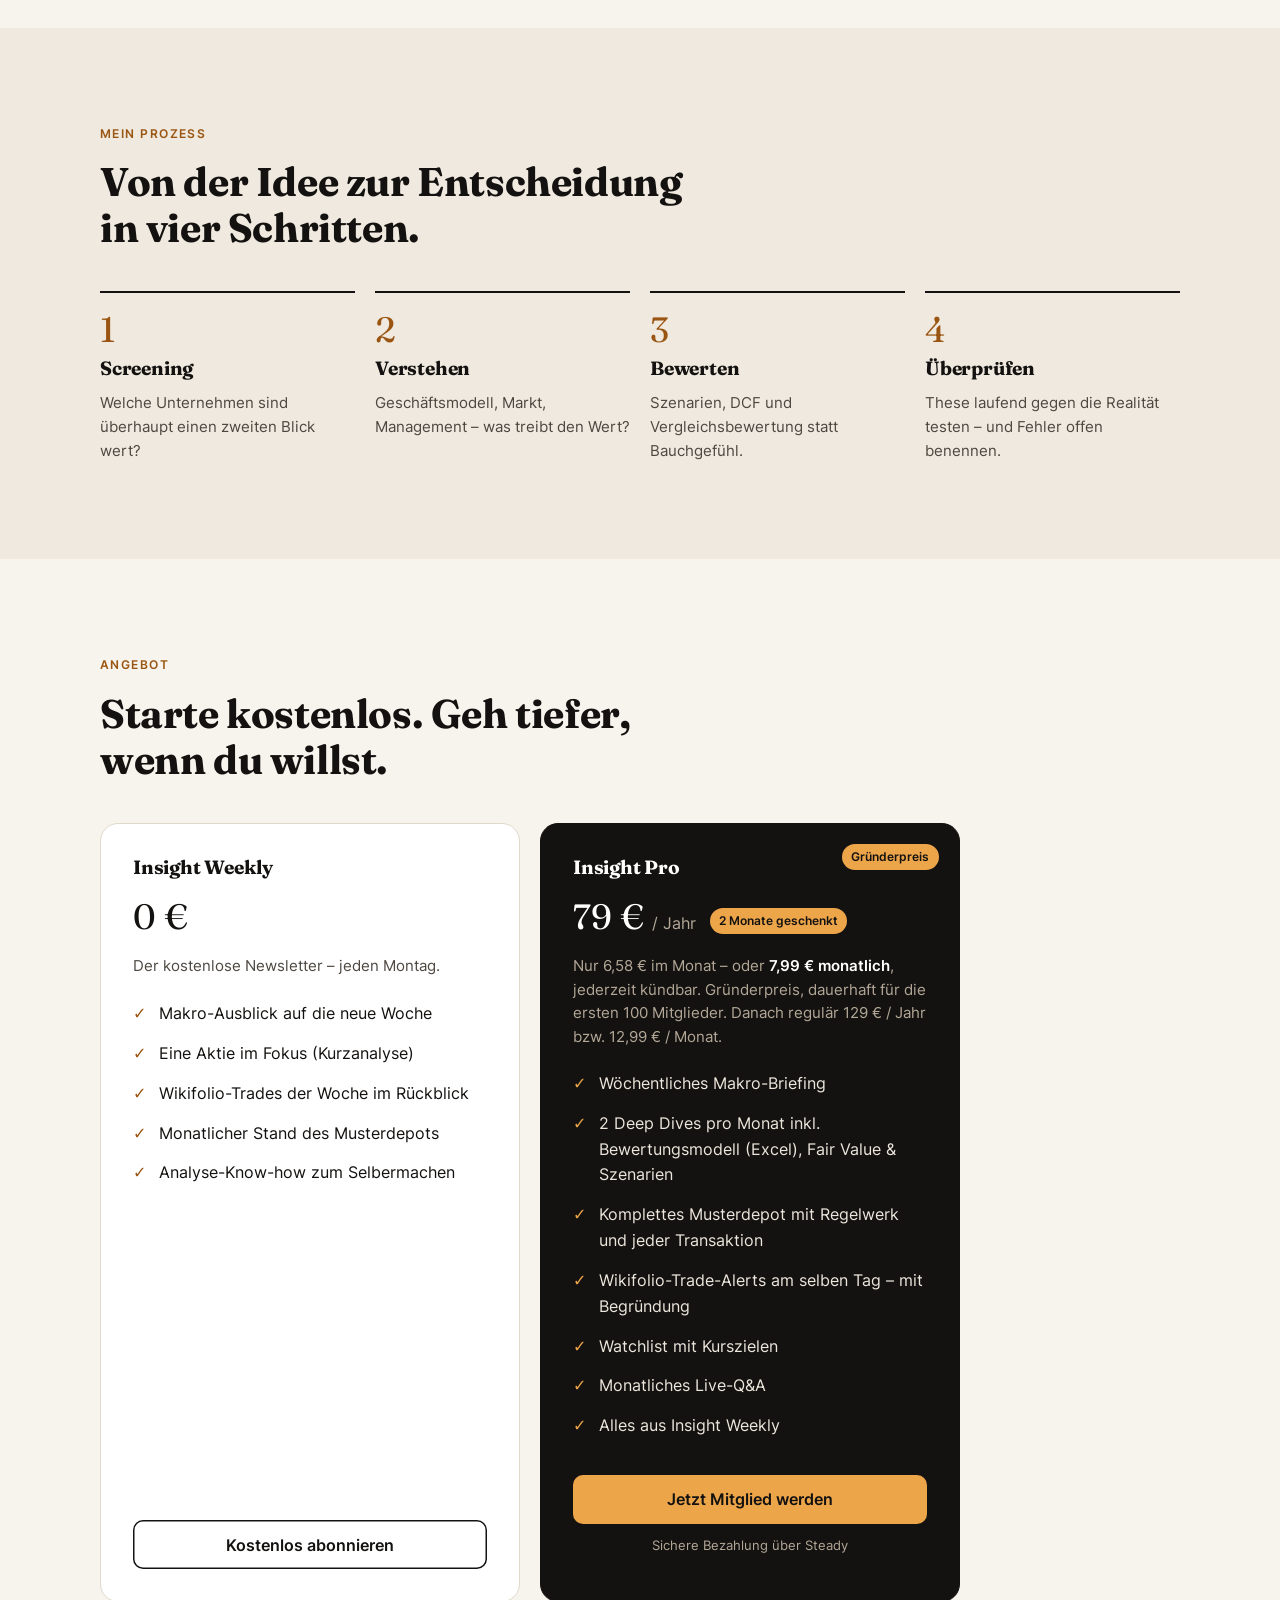
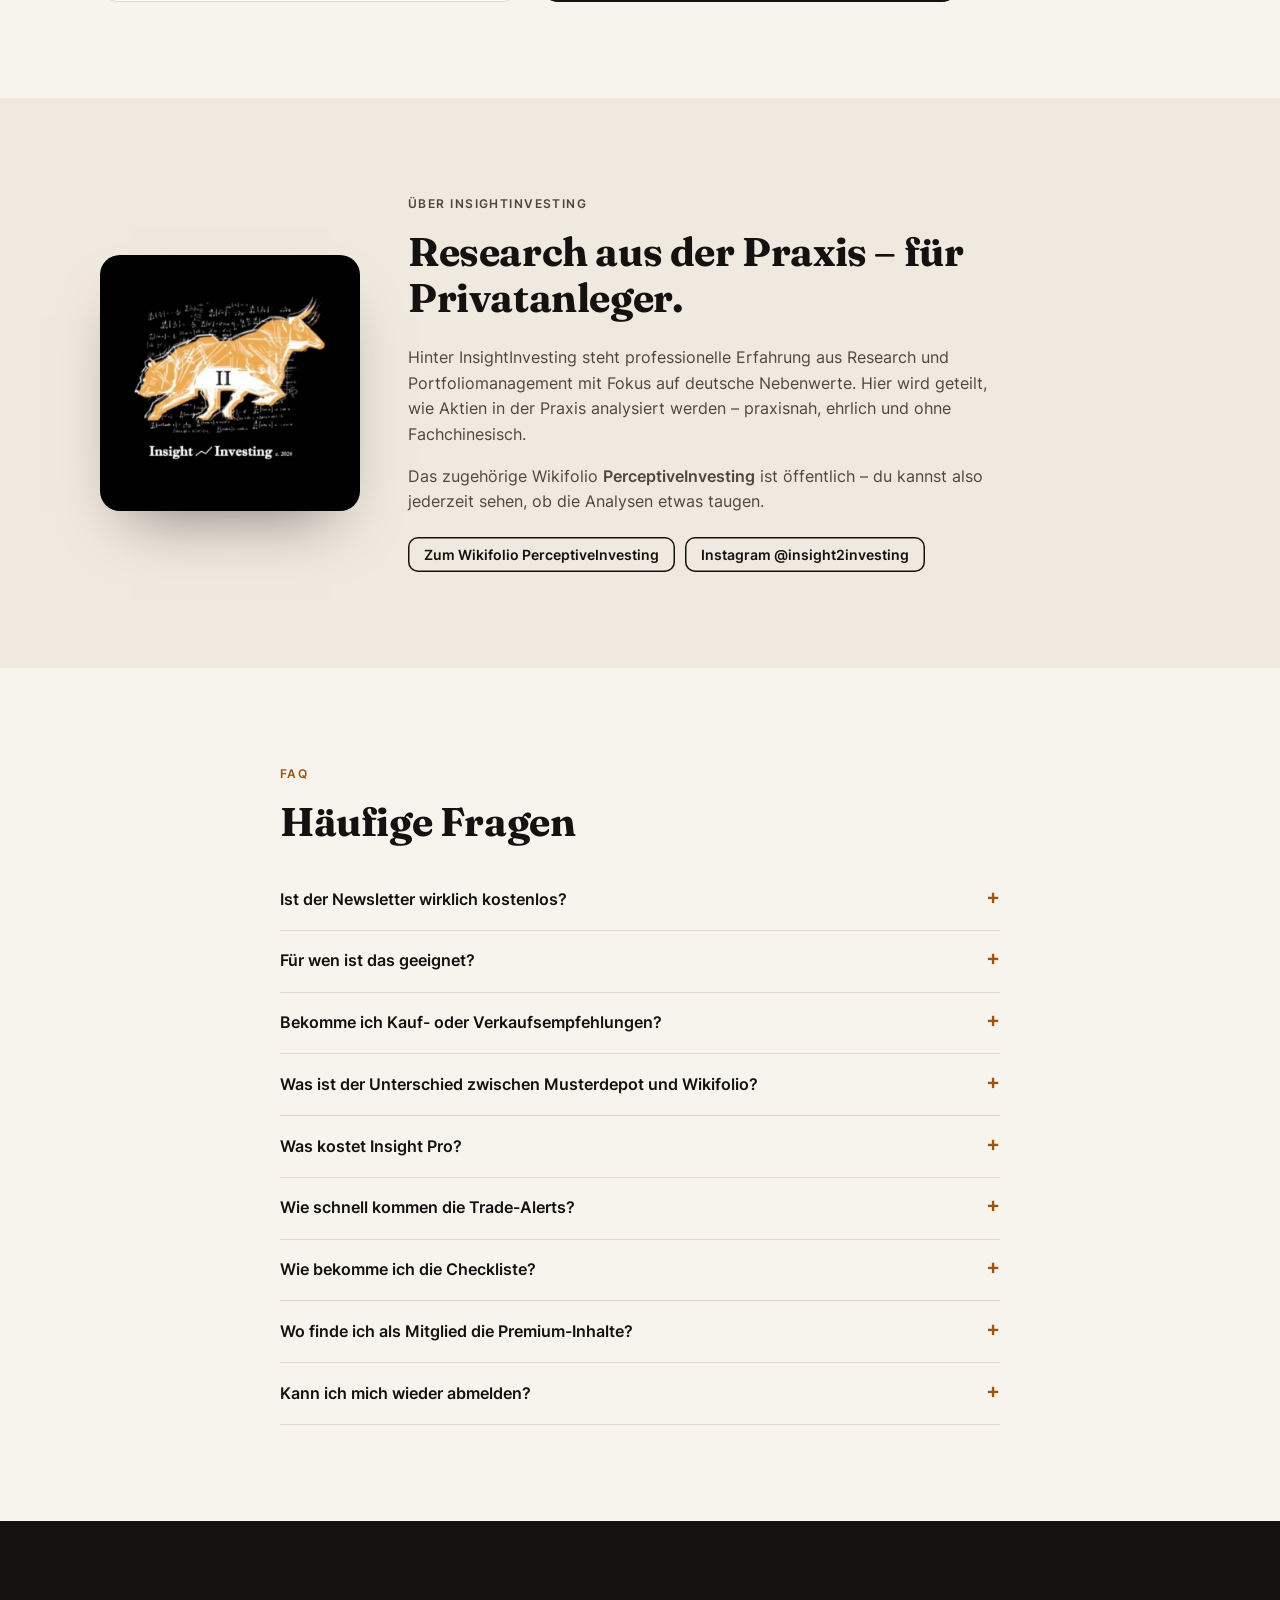
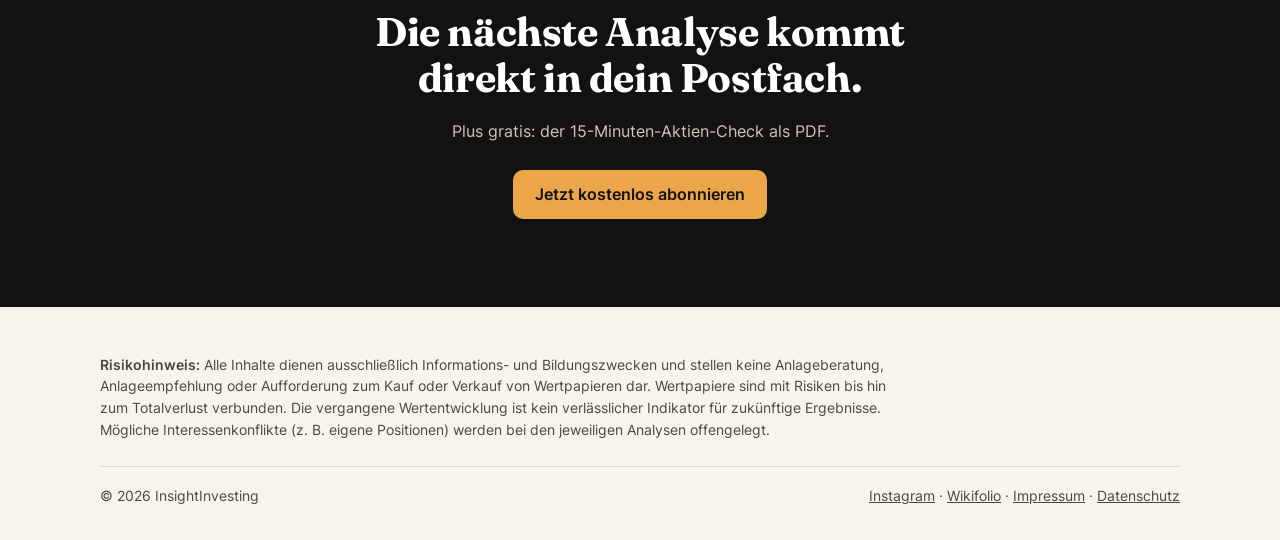
==== commit b3f3fefd: "Landing" ====
--- a/index.html
+++ b/index.html
@@ -73,7 +73,8 @@
           <li><span>05</span> Risiken &amp; Fazit</li>
         </ul>
         <a href="leseprobe.html" class="card-link">Ganze Analyse lesen →</a>
-        <a href="atoss-q3-2026.html" class="card-link">Neu: ATOSS nach den Q3-Zahlen →</a>
+        <a href="wochenausblick-kw44-2026.html" class="card-link">Neu: Wochenausblick KW 44 – DAX, EZB &amp; Fed →</a>
+        <a href="atoss-q3-2026.html" class="card-link">ATOSS nach den Q3-Zahlen →</a>
         <a href="sap-q3-2026.html" class="card-link">SAP nach den Q3-Zahlen →</a>
       </aside>
     </div>
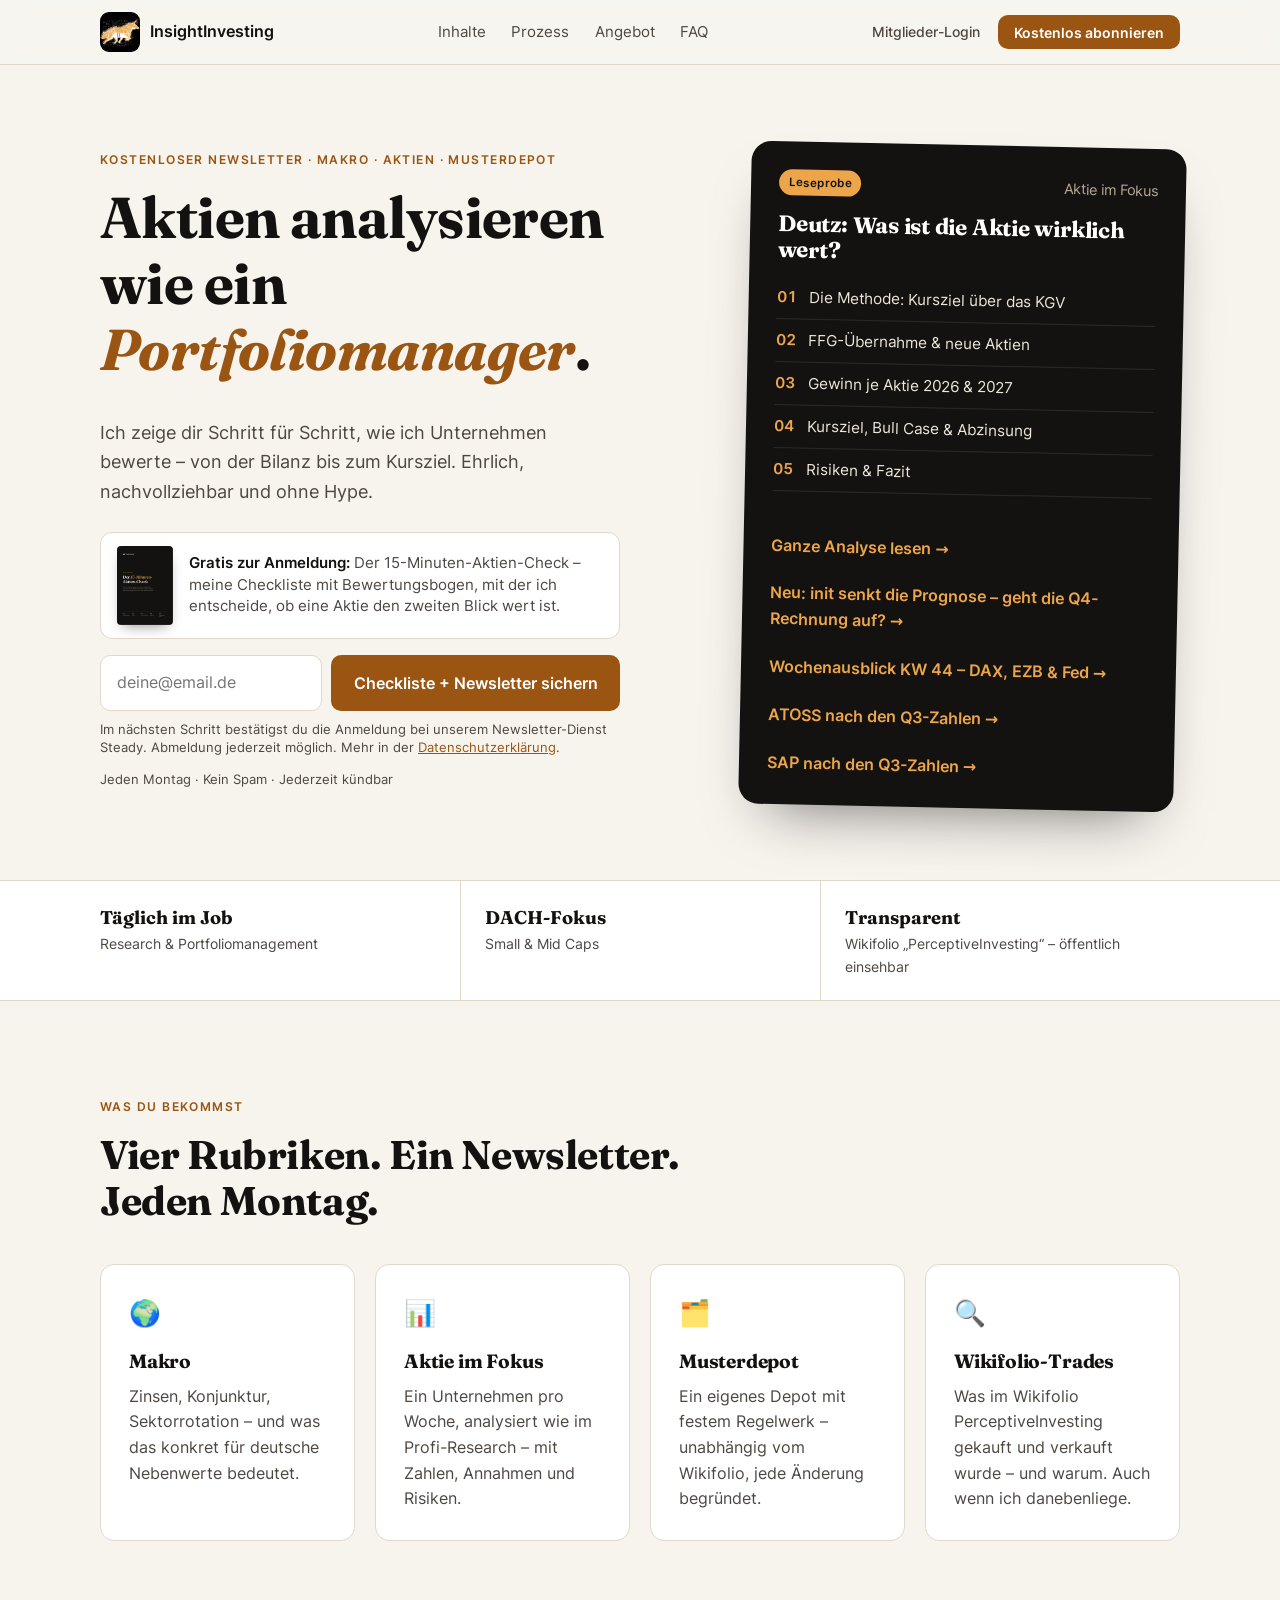
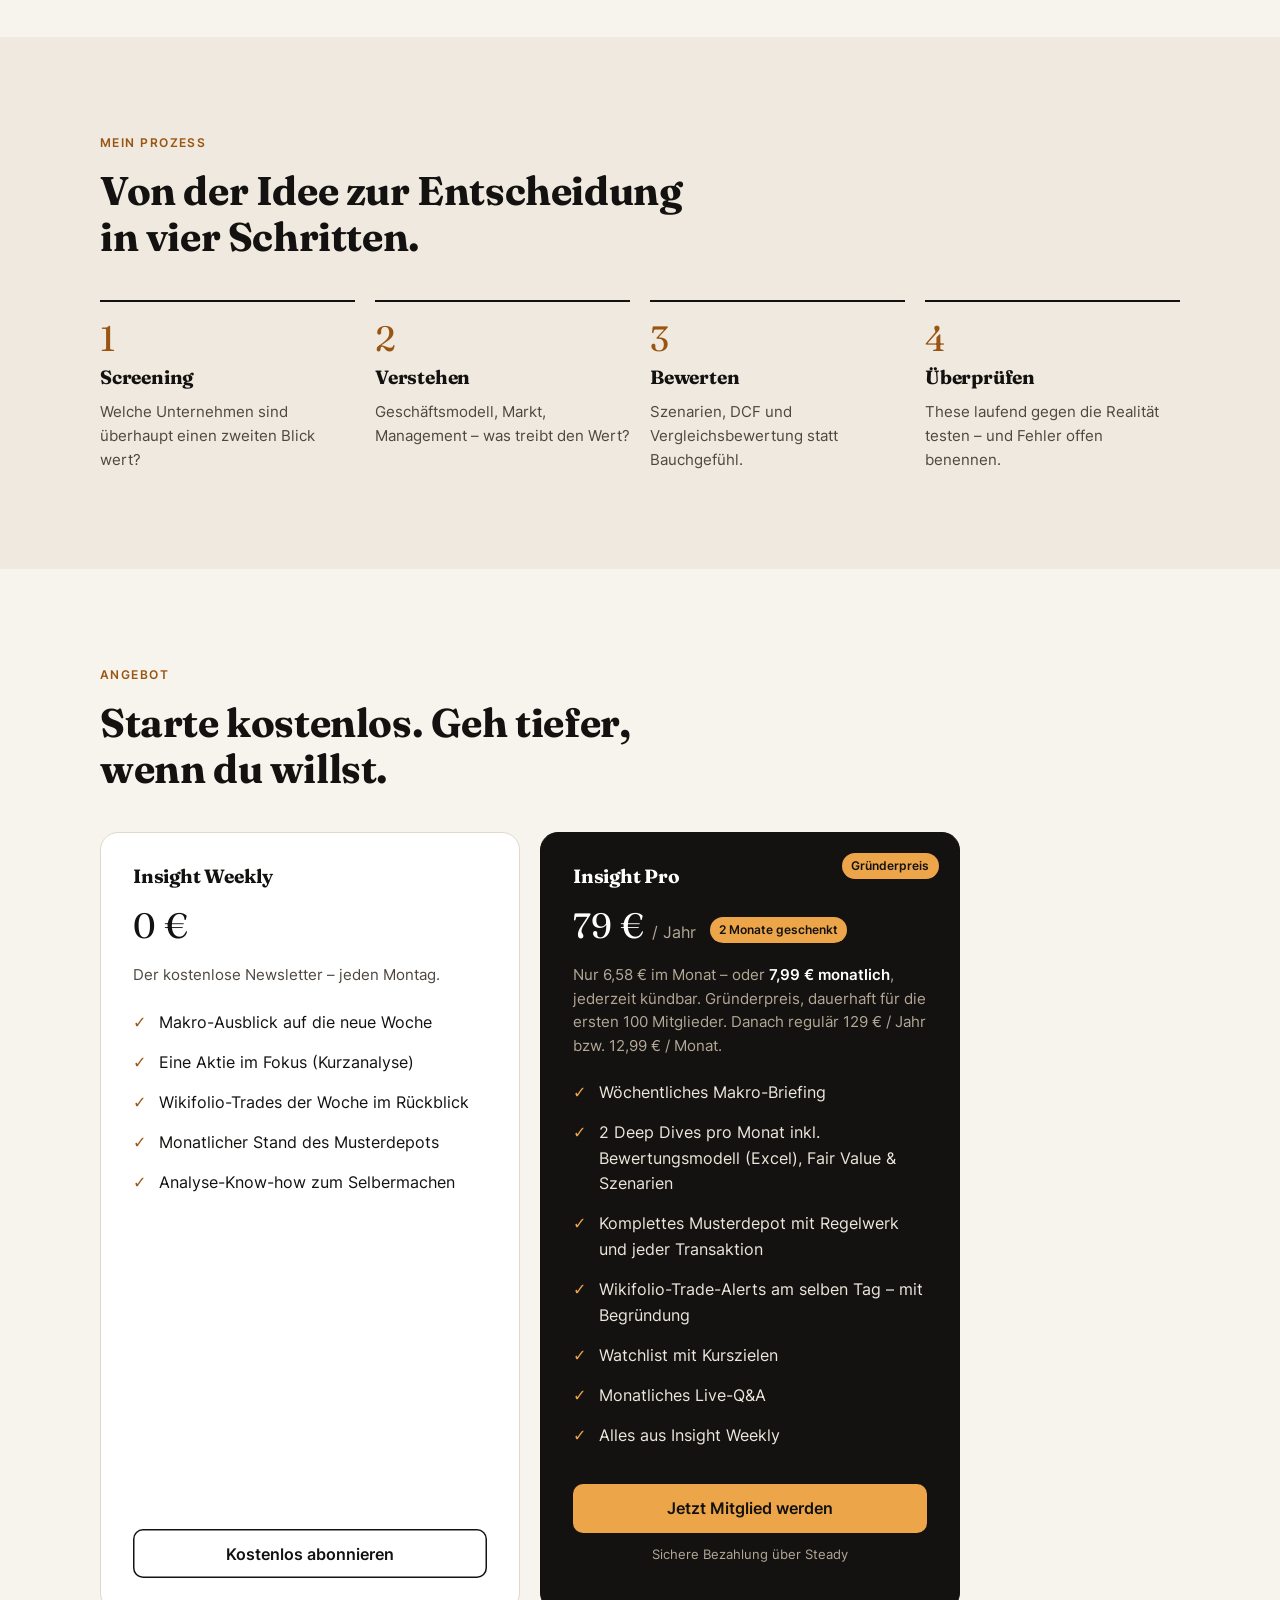
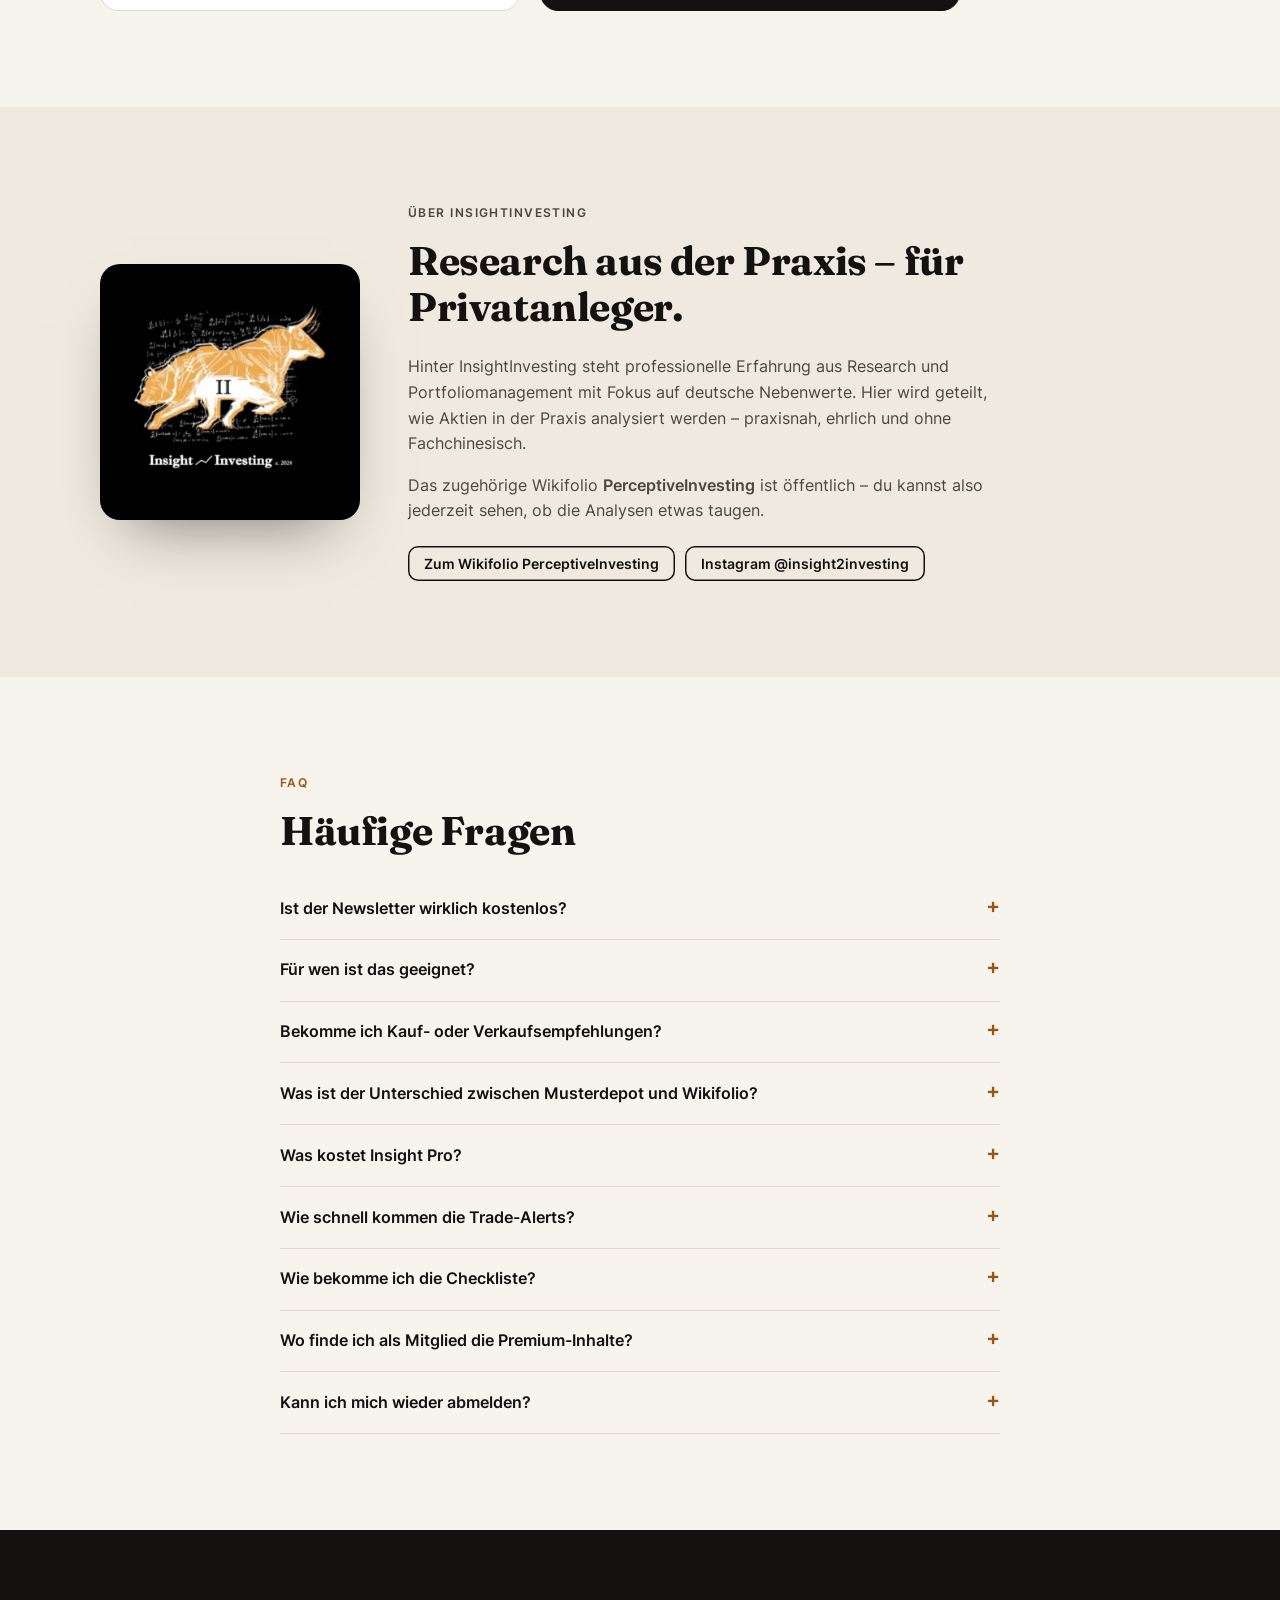
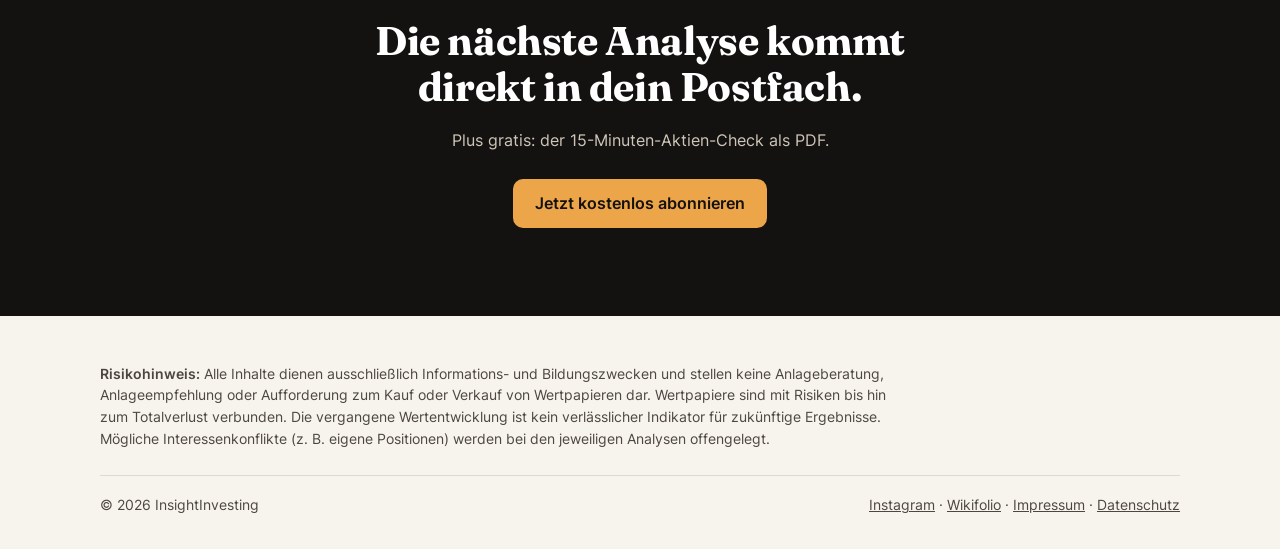
==== commit c571109c: "init: Analyse Prognosesenkung 2026" ====
--- a/index.html
+++ b/index.html
@@ -73,7 +73,8 @@
           <li><span>05</span> Risiken &amp; Fazit</li>
         </ul>
         <a href="leseprobe.html" class="card-link">Ganze Analyse lesen →</a>
-        <a href="wochenausblick-kw44-2026.html" class="card-link">Neu: Wochenausblick KW 44 – DAX, EZB &amp; Fed →</a>
+        <a href="init-prognose-2026.html" class="card-link">Neu: init senkt die Prognose – geht die Q4-Rechnung auf? →</a>
+        <a href="wochenausblick-kw44-2026.html" class="card-link">Wochenausblick KW 44 – DAX, EZB &amp; Fed →</a>
         <a href="atoss-q3-2026.html" class="card-link">ATOSS nach den Q3-Zahlen →</a>
         <a href="sap-q3-2026.html" class="card-link">SAP nach den Q3-Zahlen →</a>
       </aside>
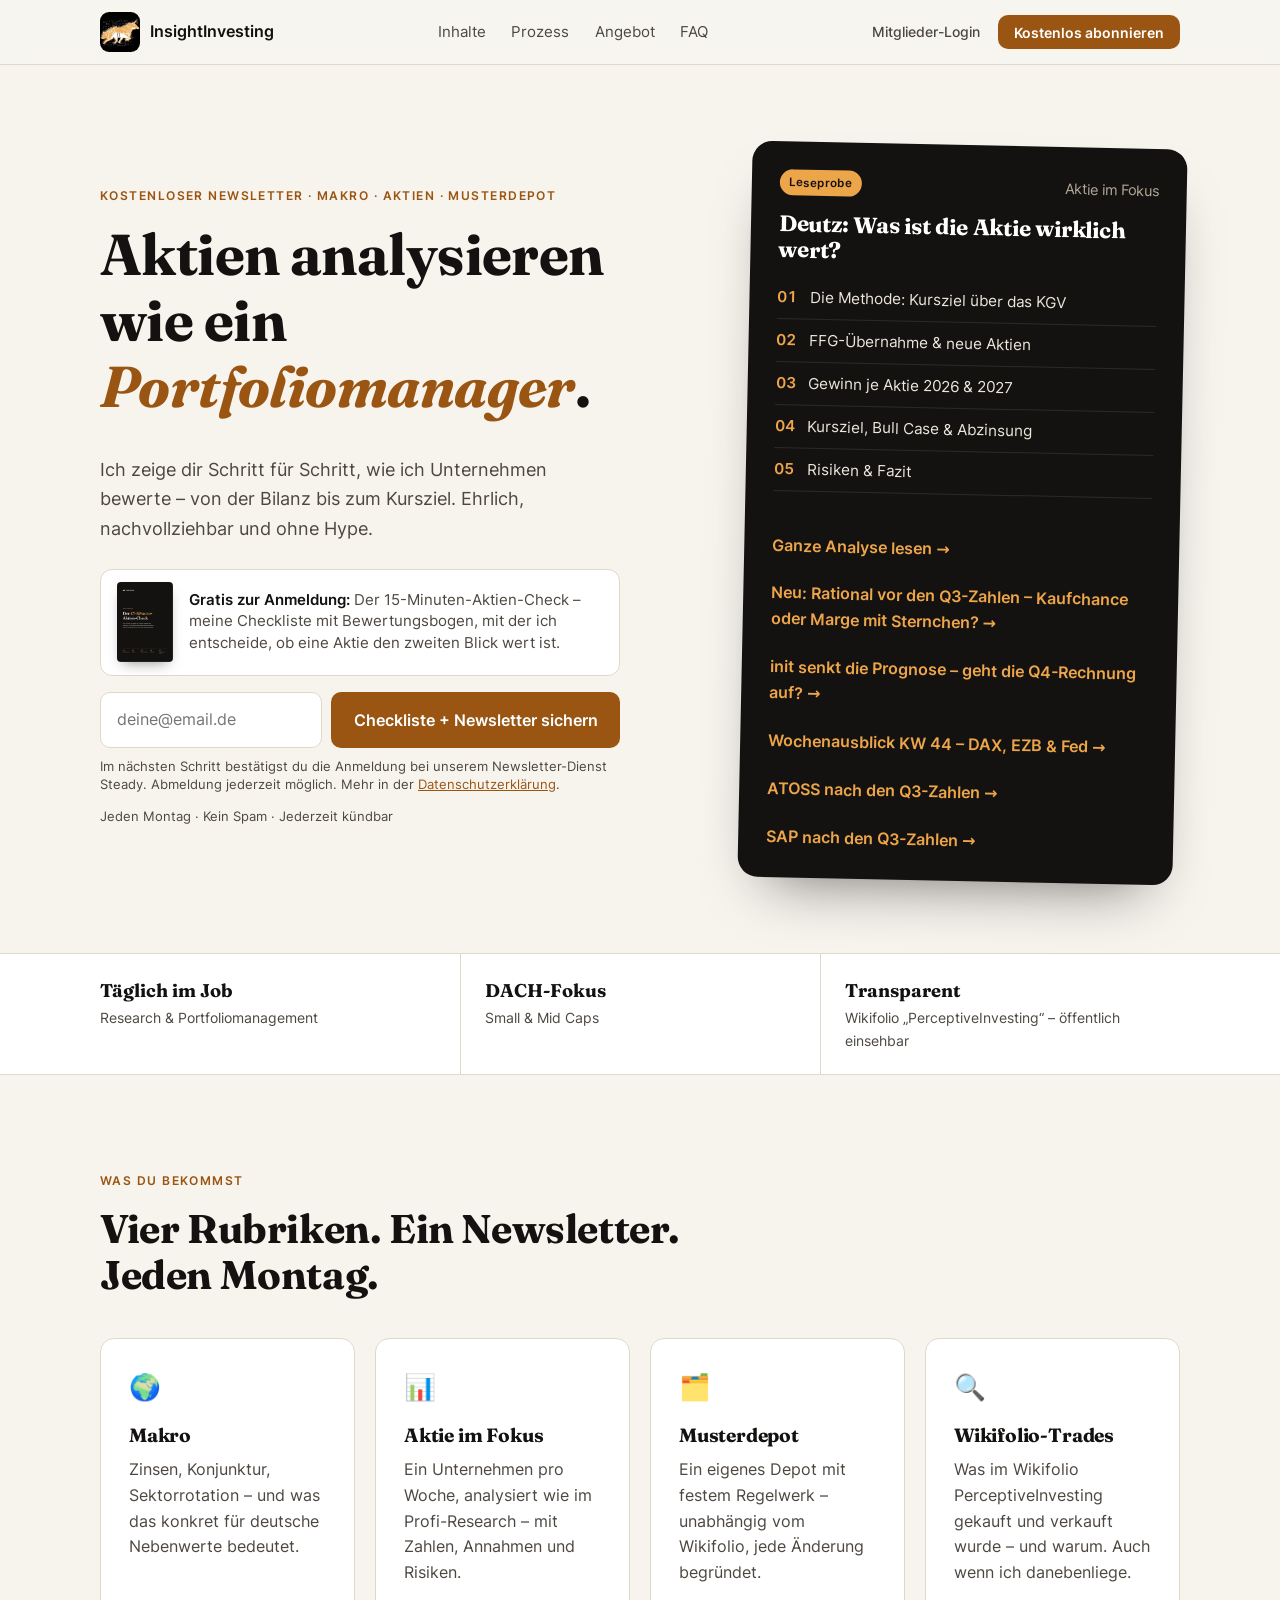
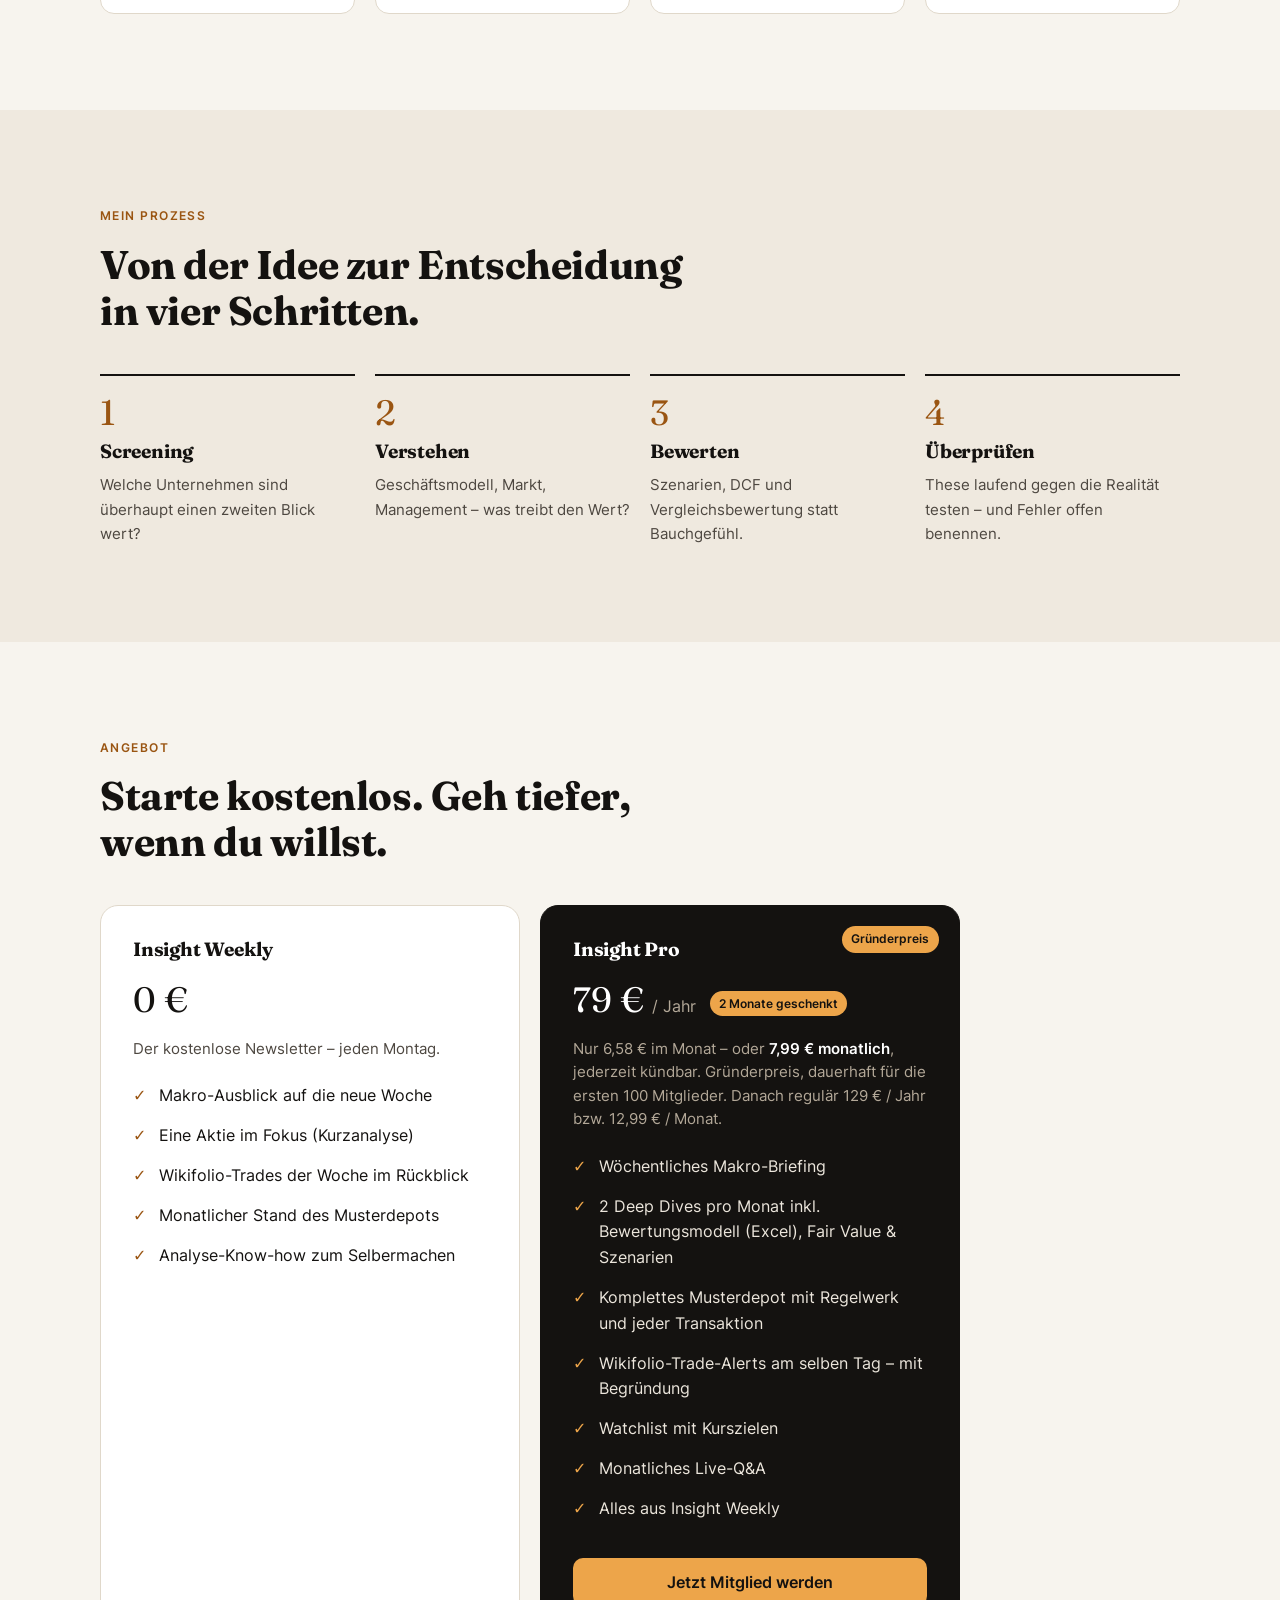
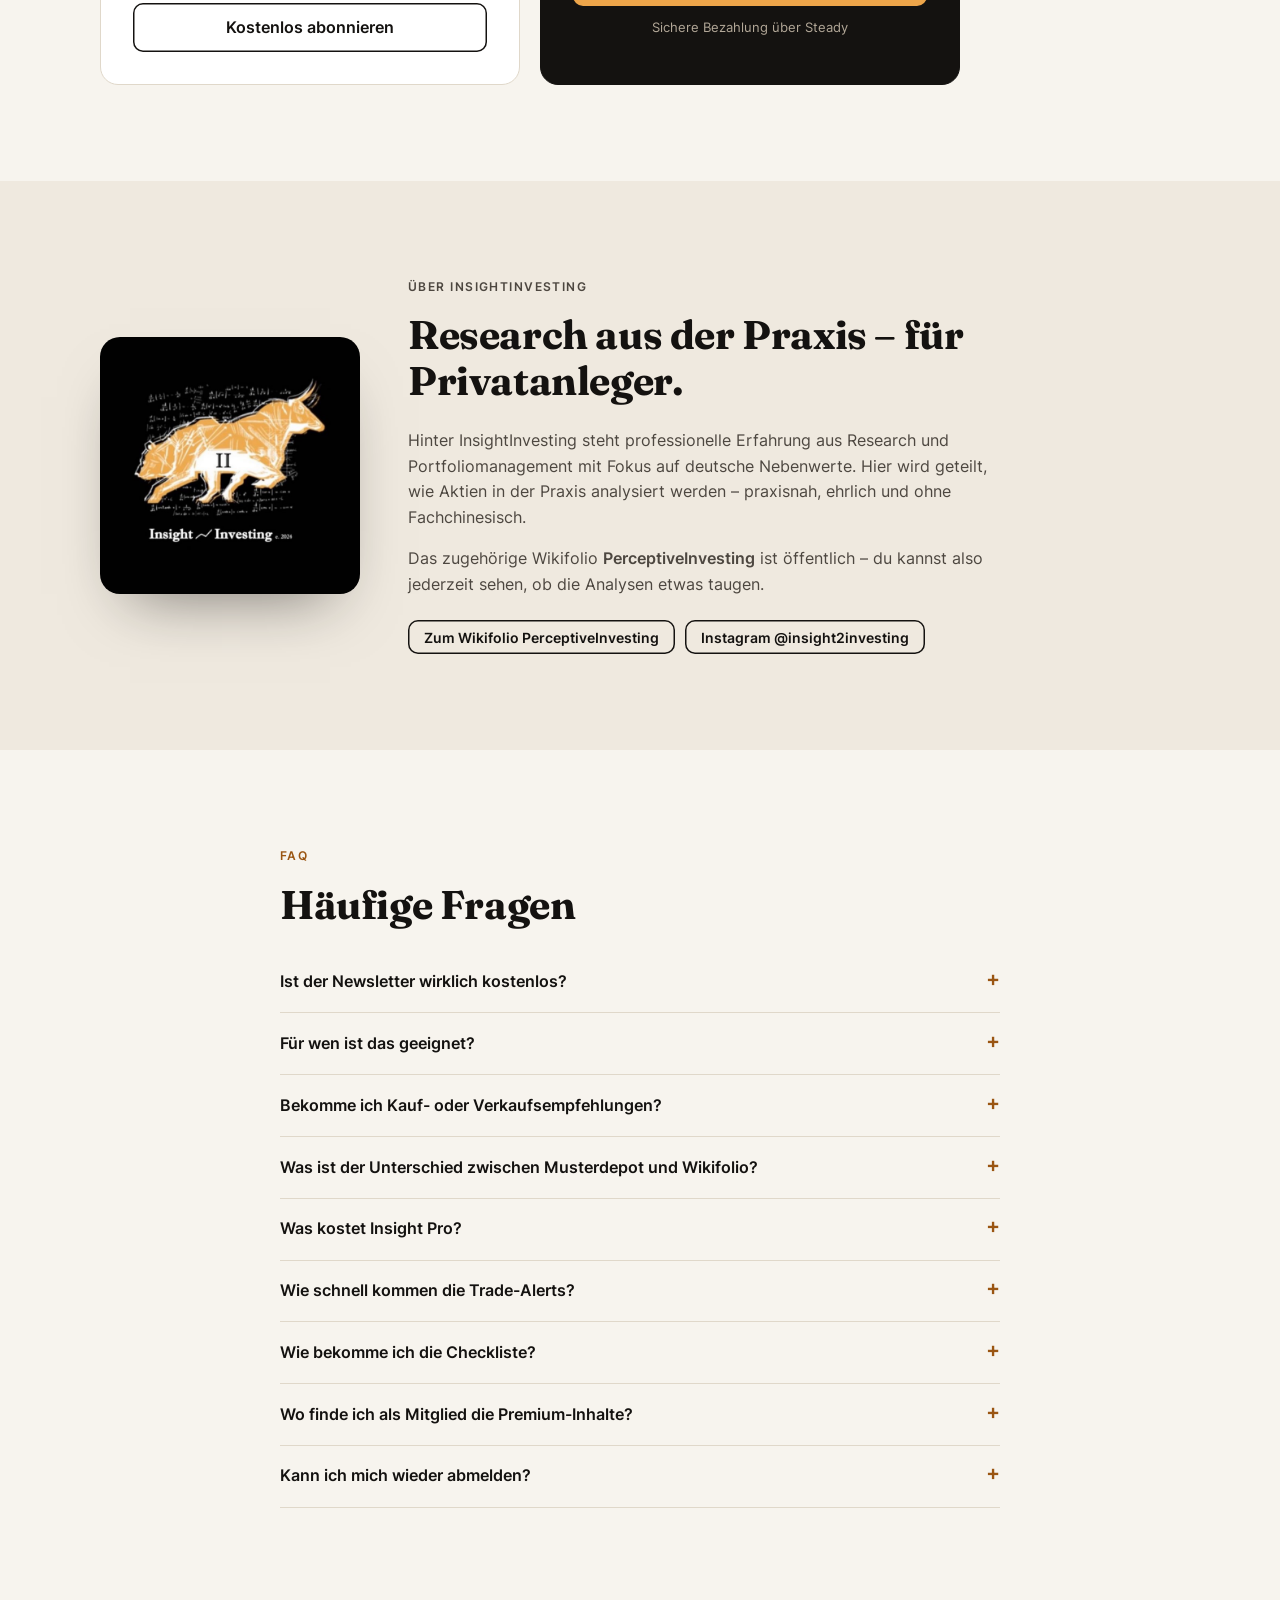
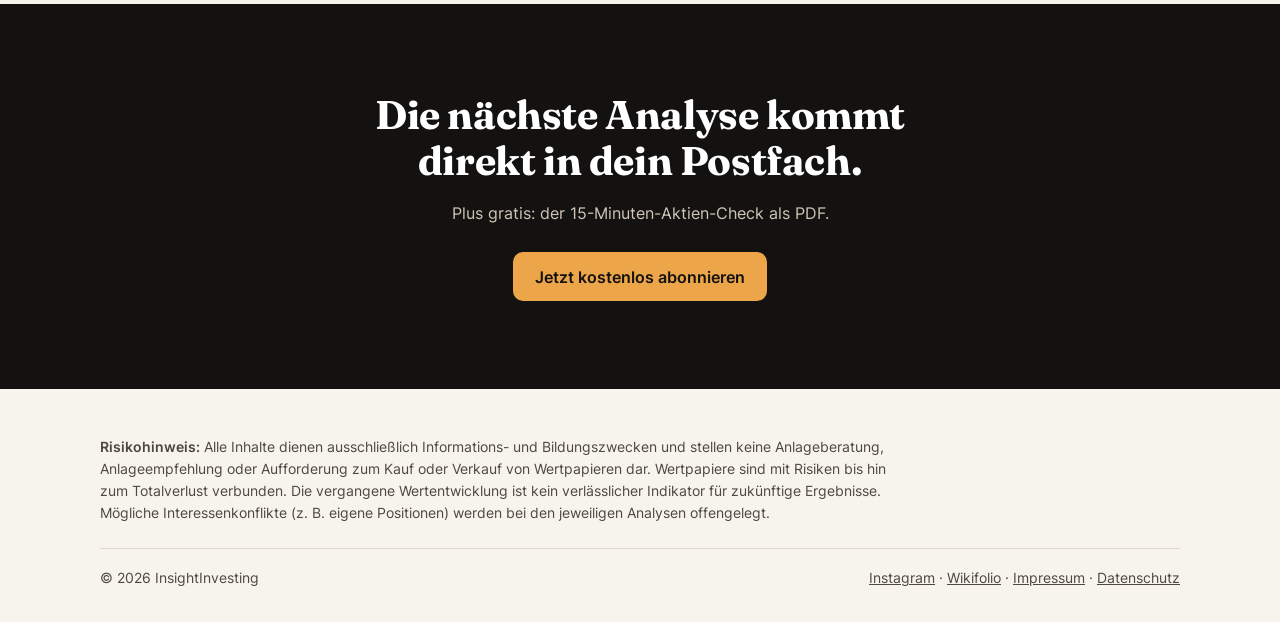
==== commit e354a451: "landing" ====
--- a/index.html
+++ b/index.html
@@ -73,7 +73,8 @@
           <li><span>05</span> Risiken &amp; Fazit</li>
         </ul>
         <a href="leseprobe.html" class="card-link">Ganze Analyse lesen →</a>
-        <a href="init-prognose-2026.html" class="card-link">Neu: init senkt die Prognose – geht die Q4-Rechnung auf? →</a>
+        <a href="rational-q3-2026.html" class="card-link">Neu: Rational vor den Q3-Zahlen – Kaufchance oder Marge mit Sternchen? →</a>
+        <a href="init-prognose-2026.html" class="card-link">init senkt die Prognose – geht die Q4-Rechnung auf? →</a>
         <a href="wochenausblick-kw44-2026.html" class="card-link">Wochenausblick KW 44 – DAX, EZB &amp; Fed →</a>
         <a href="atoss-q3-2026.html" class="card-link">ATOSS nach den Q3-Zahlen →</a>
         <a href="sap-q3-2026.html" class="card-link">SAP nach den Q3-Zahlen →</a>
